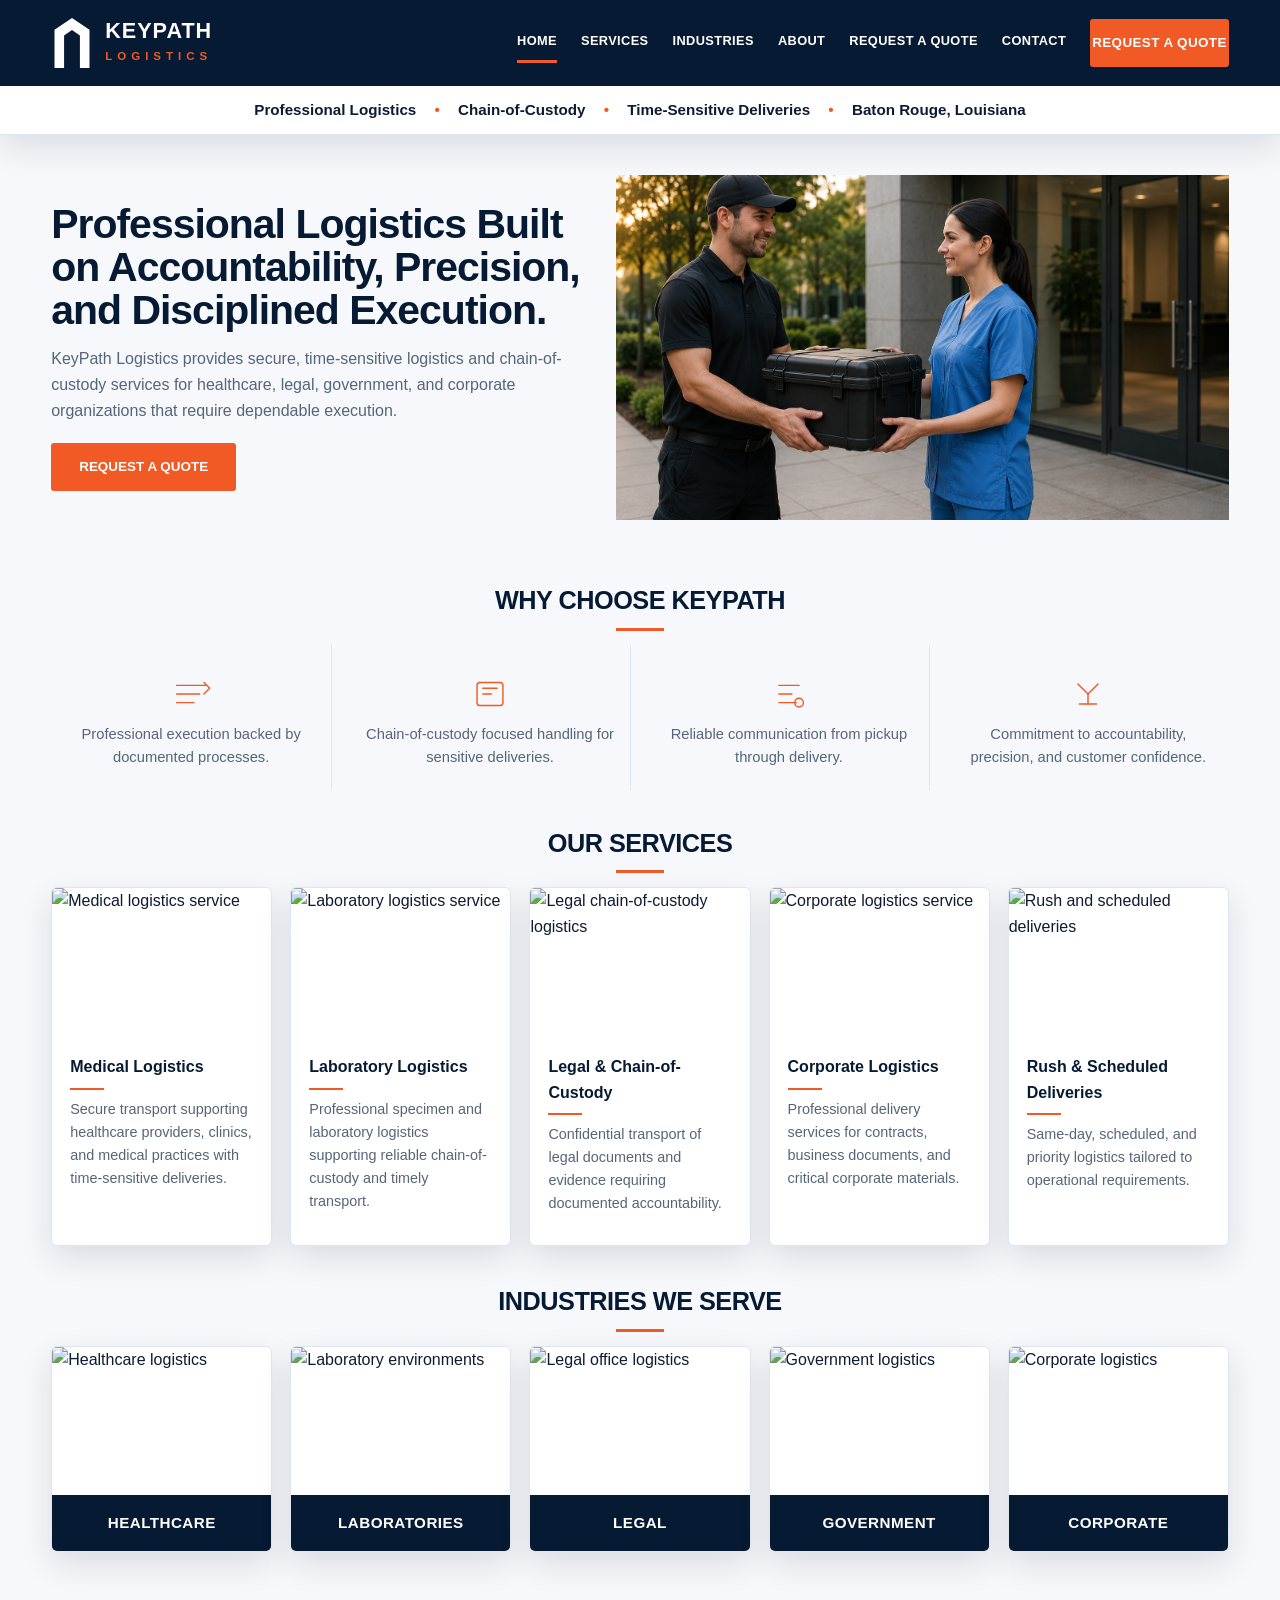
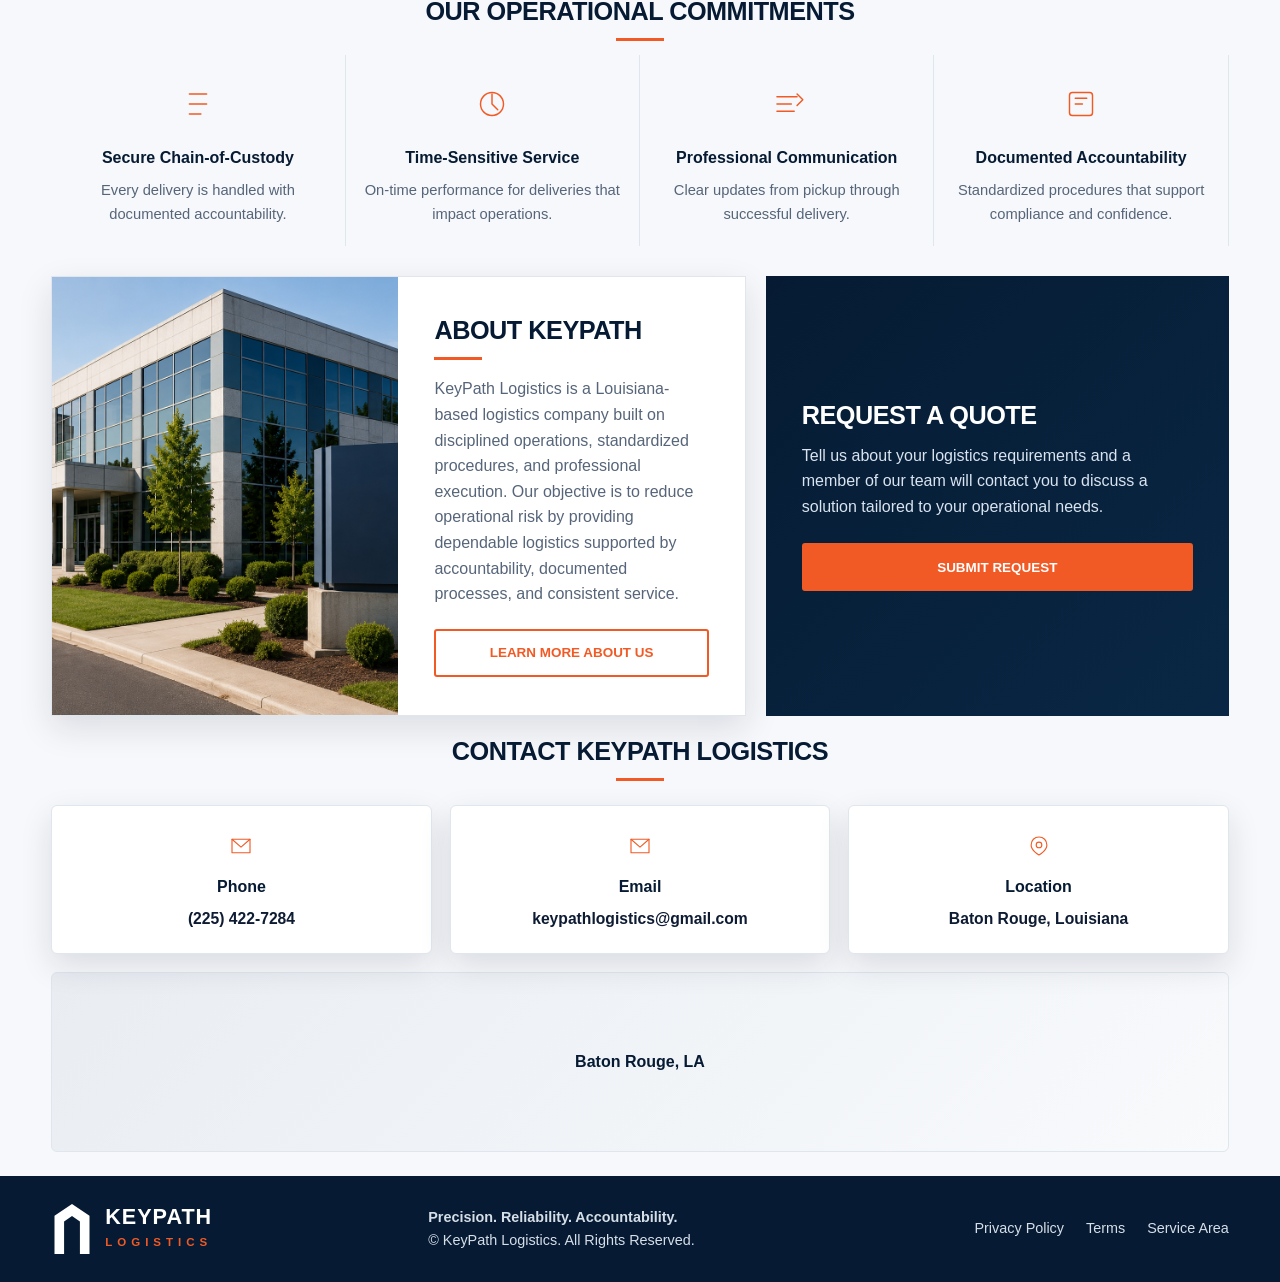
==== index.html @ 50ae0777 "Initial KeyPath Logistics website" ====
<!doctype html><html lang="en"><head>
<meta charset="utf-8"><meta name="viewport" content="width=device-width,initial-scale=1">
<meta name="description" content="KeyPath Logistics provides secure, time-sensitive logistics and chain-of-custody services for healthcare, legal, government, and corporate organizations.">
<link rel="canonical" href="index.html">
<link rel="icon" href="assets/logo/keypath-icon.svg" type="image/svg+xml">
<title>KeyPath Logistics | Professional Logistics Built on Accountability</title>
<link rel="stylesheet" href="assets/css/styles.css"></head><body>
<header class="topbar"><div class="container nav"><a class="brand" href="index.html"><img src="assets/logo/keypath-icon.svg" alt="KeyPath Logistics"><span><strong>KEYPATH</strong><small>LOGISTICS</small></span></a><nav class="menu" aria-label="Primary navigation"><a class="active" href="index.html">Home</a><a href="services.html">Services</a><a href="industries.html">Industries</a><a href="about.html">About</a><a href="quote.html">Request a Quote</a><a href="contact.html">Contact</a><a class="btn primary" href="quote.html">Request a Quote</a></nav></div><div class="trust">Professional Logistics <span>•</span> Chain-of-Custody <span>•</span> Time-Sensitive Deliveries <span>•</span> Baton Rouge, Louisiana</div></header>
<main>
<section class="hero home"><div class="container"><div class="hero-grid"><div class="hero-copy"><h1>Professional Logistics Built on Accountability, Precision, and Disciplined Execution.</h1><p>KeyPath Logistics provides secure, time-sensitive logistics and chain-of-custody services for healthcare, legal, government, and corporate organizations that require dependable execution.</p><a class="btn primary" href="quote.html">Request a Quote</a></div><div class="hero-media"><img src="assets/images/Hero-home.jpg" alt="KeyPath logistics operations" loading="eager" decoding="async"></div></div></div></section>
<section class="section tight home-why"><div class="container"><h2>Why Choose KeyPath</h2><div class="grid four"><div class="icon-card"><div class="icon"><svg viewBox="0 0 64 64" aria-hidden="true"><path d="M12 20h40M12 32h32M12 44h24"/><path d="M50 16l8 8-8 8"/></svg></div><p>Professional execution backed by documented processes.</p></div><div class="icon-card"><div class="icon"><svg viewBox="0 0 64 64" aria-hidden="true"><rect x="14" y="16" width="36" height="32" rx="4"/><path d="M22 24h20M22 32h12"/></svg></div><p>Chain-of-custody focused handling for sensitive deliveries.</p></div><div class="icon-card"><div class="icon"><svg viewBox="0 0 64 64" aria-hidden="true"><path d="M18 20h28"/><path d="M18 32h18"/><path d="M18 44h24"/><circle cx="46" cy="44" r="6"/></svg></div><p>Reliable communication from pickup through delivery.</p></div><div class="icon-card"><div class="icon"><svg viewBox="0 0 64 64" aria-hidden="true"><path d="M18 18l14 14 14-14"/><path d="M32 32v14"/><path d="M20 46h24"/></svg></div><p>Commitment to accountability, precision, and customer confidence.</p></div></div></div></section>
<section class="section light home-services"><div class="container"><h2>Our Services</h2><div class="grid five services-grid">
<!-- TODO: Replace with approved local asset --><article class="card"><img src="https://images.unsplash.com/photo-1584515933487-779824d29309?auto=format&amp;fit=crop&amp;w=900&amp;q=80" alt="Medical logistics service" loading="lazy" decoding="async"><div class="card-body"><h3>Medical Logistics</h3><p>Secure transport supporting healthcare providers, clinics, and medical practices with time-sensitive deliveries.</p></div></article>
<!-- TODO: Replace with approved local asset --><article class="card"><img src="https://images.unsplash.com/photo-1579154204601-01588f351e67?auto=format&amp;fit=crop&amp;w=900&amp;q=80" alt="Laboratory logistics service" loading="lazy" decoding="async"><div class="card-body"><h3>Laboratory Logistics</h3><p>Professional specimen and laboratory logistics supporting reliable chain-of-custody and timely transport.</p></div></article>
<!-- TODO: Replace with approved local asset --><article class="card"><img src="https://images.unsplash.com/photo-1450101499163-c8848c66ca85?auto=format&amp;fit=crop&amp;w=900&amp;q=80" alt="Legal chain-of-custody logistics" loading="lazy" decoding="async"><div class="card-body"><h3>Legal &amp; Chain-of-Custody</h3><p>Confidential transport of legal documents and evidence requiring documented accountability.</p></div></article>
<!-- TODO: Replace with approved local asset --><article class="card"><img src="https://images.unsplash.com/photo-1551836022-d5d88e9218df?auto=format&amp;fit=crop&amp;w=900&amp;q=80" alt="Corporate logistics service" loading="lazy" decoding="async"><div class="card-body"><h3>Corporate Logistics</h3><p>Professional delivery services for contracts, business documents, and critical corporate materials.</p></div></article>
<!-- TODO: Replace with approved local asset --><article class="card"><img src="https://images.unsplash.com/photo-1601584115197-04ecc0da31d7?auto=format&amp;fit=crop&amp;w=900&amp;q=80" alt="Rush and scheduled deliveries" loading="lazy" decoding="async"><div class="card-body"><h3>Rush &amp; Scheduled Deliveries</h3><p>Same-day, scheduled, and priority logistics tailored to operational requirements.</p></div></article>
</div></div></section>
<section class="section home-industries"><div class="container"><h2>Industries We Serve</h2><div class="grid five industries-grid">
<!-- TODO: Replace with approved local asset --><article class="card dark-title"><img src="https://images.unsplash.com/photo-1519494026892-80bbd2d6fd0d?auto=format&amp;fit=crop&amp;w=900&amp;q=80" alt="Healthcare logistics" loading="lazy" decoding="async"><h3>Healthcare</h3></article><!-- TODO: Replace with approved local asset --><article class="card dark-title"><img src="https://images.unsplash.com/photo-1581093588401-fbb62a02f120?auto=format&amp;fit=crop&amp;w=900&amp;q=80" alt="Laboratory environments" loading="lazy" decoding="async"><h3>Laboratories</h3></article><!-- TODO: Replace with approved local asset --><article class="card dark-title"><img src="https://images.unsplash.com/photo-1589829545856-d10d557cf95f?auto=format&amp;fit=crop&amp;w=900&amp;q=80" alt="Legal office logistics" loading="lazy" decoding="async"><h3>Legal</h3></article><!-- TODO: Replace with approved local asset --><article class="card dark-title"><img src="https://images.unsplash.com/photo-1529107386315-e1a2ed48a620?auto=format&amp;fit=crop&amp;w=900&amp;q=80" alt="Government logistics" loading="lazy" decoding="async"><h3>Government</h3></article><!-- TODO: Replace with approved local asset --><article class="card dark-title"><img src="https://images.unsplash.com/photo-1486406146926-c627a92ad1ab?auto=format&amp;fit=crop&amp;w=900&amp;q=80" alt="Corporate logistics" loading="lazy" decoding="async"><h3>Corporate</h3></article>
</div></div></section>
<section class="section tight light home-commitments"><div class="container"><h2>Our Operational Commitments</h2><div class="commit"><div class="icon-card"><div class="icon"><svg viewBox="0 0 64 64" aria-hidden="true"><path d="M20 18h24"/><path d="M20 32h24"/><path d="M20 46h16"/></svg></div><h3>Secure Chain-of-Custody</h3><p>Every delivery is handled with documented accountability.</p></div><div class="icon-card"><div class="icon"><svg viewBox="0 0 64 64" aria-hidden="true"><circle cx="32" cy="32" r="16"/><path d="M32 18v14l8 8"/></svg></div><h3>Time-Sensitive Service</h3><p>On-time performance for deliveries that impact operations.</p></div><div class="icon-card"><div class="icon"><svg viewBox="0 0 64 64" aria-hidden="true"><path d="M18 22h28"/><path d="M18 32h20"/><path d="M18 42h24"/><path d="M46 18l8 8-8 8"/></svg></div><h3>Professional Communication</h3><p>Clear updates from pickup through successful delivery.</p></div><div class="icon-card"><div class="icon"><svg viewBox="0 0 64 64" aria-hidden="true"><rect x="16" y="16" width="32" height="32" rx="4"/><path d="M24 24h16M24 32h10"/></svg></div><h3>Documented Accountability</h3><p>Standardized procedures that support compliance and confidence.</p></div></div></div></section>
<section class="about-quote"><div class="container about-quote-grid"><div class="about-panel"><div class="about-visual"><img src="assets/images/Hero-contact.jpg" alt="KeyPath logistics support" loading="lazy" decoding="async"></div><div class="about-copy"><h2>About KeyPath</h2><p>KeyPath Logistics is a Louisiana-based logistics company built on disciplined operations, standardized procedures, and professional execution. Our objective is to reduce operational risk by providing dependable logistics supported by accountability, documented processes, and consistent service.</p><a class="btn outline" href="about.html">Learn More About Us</a></div></div><div class="quote-panel"><h2>Request a Quote</h2><p>Tell us about your logistics requirements and a member of our team will contact you to discuss a solution tailored to your operational needs.</p><a class="btn primary" href="quote.html">Submit Request</a></div></div></section>
<section class="section tight contact-section"><div class="container"><h2>Contact KeyPath Logistics</h2><div class="contact-cards"><div class="contact-card"><div class="icon"><svg viewBox="0 0 64 64" aria-hidden="true"><path d="M16 20h32v24H16z"/><path d="M16 20l16 14 16-14"/></svg></div><h3>Phone</h3><p>(225) 422-7284</p></div><div class="contact-card"><div class="icon"><svg viewBox="0 0 64 64" aria-hidden="true"><path d="M16 20h32v24H16z"/><path d="M16 20l16 14 16-14"/></svg></div><h3>Email</h3><p>keypathlogistics@gmail.com</p></div><div class="contact-card"><div class="icon"><svg viewBox="0 0 64 64" aria-hidden="true"><path d="M32 16c-8 0-14 6-14 14 0 10 14 18 14 18s14-8 14-18c0-8-6-14-14-14z"/><circle cx="32" cy="30" r="5"/></svg></div><h3>Location</h3><p>Baton Rouge, Louisiana</p></div></div><div class="map">Baton Rouge, LA</div></div></section>
</main><footer class="footer"><div class="container footer-grid"><a class="brand" href="index.html"><img src="assets/logo/keypath-icon.svg" alt="KeyPath Logistics"><span><strong>KEYPATH</strong><small>LOGISTICS</small></span></a><p><strong>Precision. Reliability. Accountability.</strong><br>© KeyPath Logistics. All Rights Reserved.</p><div class="footer-links"><span>Privacy Policy</span><span>Terms</span><span>Service Area</span></div></div></footer><script src="assets/js/main.js"></script></body></html>
---- assets/css/styles.css ----
:root{
  --navy:#061b33;
  --navy2:#092744;
  --orange:#f15a24;
  --text:#0d1b33;
  --muted:#566579;
  --light:#f6f8fb;
  --white:#fff;
  --border:#dfe6ee;
  --shadow:0 12px 32px rgba(6,27,51,.12);
}
*{box-sizing:border-box}
html{scroll-behavior:smooth}
body{margin:0;font-family:Arial,Helvetica,sans-serif;color:var(--text);line-height:1.6;background:#f7f8fb}
a{text-decoration:none;color:inherit}
a:hover,a:focus-visible{outline:none}
a:focus-visible{box-shadow:0 0 0 3px rgba(241,90,36,.35)}
img{max-width:100%;display:block;height:auto}
.container{width:min(1180px,92%);margin:auto}
.topbar{background:var(--navy);color:white;position:sticky;top:0;z-index:50;box-shadow:var(--shadow)}
.nav{min-height:86px;display:flex;align-items:center;gap:28px;padding:18px 0}
.brand{display:flex;align-items:center;gap:12px;min-width:max-content}
.brand img{width:42px;height:50px}
.brand strong{display:block;font-size:1.35rem;letter-spacing:1px;line-height:1}
.brand small{display:block;color:var(--orange);font-weight:800;letter-spacing:5px;font-size:.72rem;margin-top:5px}
.menu{margin-left:auto;display:flex;gap:24px;align-items:center;text-transform:uppercase;font-size:.8rem;font-weight:800;letter-spacing:.03em}
.menu a{padding:8px 0;border-bottom:3px solid transparent}
.menu a.active,.menu a:hover{color:white;border-bottom-color:var(--orange)}
.btn{display:inline-flex;align-items:center;justify-content:center;min-height:48px;padding:0 26px;border-radius:3px;border:2px solid var(--orange);font-weight:900;text-transform:uppercase;font-size:.84rem}
.btn.primary{background:var(--orange);color:white}
.btn.outline{background:white;color:var(--orange)}
.btn.primary:hover{background:#d94d1f}
.trust{background:white;color:var(--text);text-align:center;padding:12px 16px;border-bottom:1px solid var(--border);font-size:.95rem;font-weight:600}
.trust span{color:var(--orange);padding:0 14px}
.hero{min-height:430px;display:flex;align-items:center;background:#f7f8fb;padding:16px 0 22px}
.hero.home{min-height:430px}
.hero-grid{display:grid;grid-template-columns:1fr 1.12fr;gap:18px;align-items:center}
.hero-copy{max-width:560px;padding:4px 0}
.hero-media{display:flex;justify-content:flex-end}
.hero-media img{width:100%;max-width:760px;aspect-ratio:16/9;height:auto;object-fit:cover;border-radius:0;box-shadow:none}
.hero h1{font-size:clamp(2rem,3.2vw,2.9rem);line-height:1.05;letter-spacing:-1px;margin:0 0 14px;color:var(--navy);text-align:left}
.hero h2{font-size:1.15rem;line-height:1.3;margin:0 0 12px;text-transform:none;text-align:left;letter-spacing:0}
.hero h2:after{display:none}
.hero p{font-size:1rem;margin:0 0 20px;color:var(--muted)}
.section{padding:34px 0}
.section.tight{padding:20px 0 24px}
.light{background:var(--light)}
h2{text-align:center;text-transform:uppercase;font-size:1.58rem;line-height:1.2;margin:0 0 16px;letter-spacing:-.5px;color:var(--navy)}
h2:after{content:"";display:block;width:48px;height:3px;background:var(--orange);margin:12px auto 0}
.center{text-align:center}
.intro{max-width:850px;margin:0 auto 36px;font-size:1.12rem}
.grid{display:grid;gap:18px}
.grid.four{grid-template-columns:repeat(4,1fr)}
.grid.five{grid-template-columns:repeat(5,1fr)}
.grid.three{grid-template-columns:repeat(3,1fr)}
.grid.two{grid-template-columns:repeat(2,1fr)}
.services-grid .card,.industries-grid .card{min-height:100%}
.home-why{padding-top:16px;padding-bottom:18px}
.home-why h2{margin-bottom:14px}
.home-services{padding-top:14px;padding-bottom:24px}
.home-services h2{margin-bottom:14px}
.home-industries{padding-top:16px;padding-bottom:24px}
.home-industries h2{margin-bottom:14px}
.home-commitments{padding-top:16px;padding-bottom:12px}
.home-commitments h2{margin-bottom:14px}
.about-quote{padding:8px 0 0}
.icon-card{text-align:center;padding:20px 14px;border-right:1px solid var(--border);background:transparent}
.icon-card:last-child{border-right:0}
.icon{display:flex;align-items:center;justify-content:center;height:58px;color:var(--orange);line-height:1}
.icon svg{width:46px;height:46px;stroke:currentColor;stroke-width:2;fill:none;stroke-linecap:round;stroke-linejoin:round}
.icon-card h3{margin:12px 0 8px;font-size:1rem;color:var(--navy)}
.icon-card p{margin:0;font-size:.92rem;color:var(--muted)}
.card{background:white;border:1px solid var(--border);box-shadow:var(--shadow);overflow:hidden;border-radius:6px}
.card img{height:148px;width:100%;object-fit:cover}
.card-body{padding:18px 18px 20px}
.card h3{margin:0 0 8px;font-size:1rem;color:var(--navy)}
.card h3:after{content:"";display:block;width:34px;height:2px;background:var(--orange);margin-top:8px}
.card p{margin:0 0 10px;font-size:.9rem;color:var(--muted)}
.card ul{margin:12px 0 0;padding-left:18px;font-size:.9rem}
.dark-title{display:flex;flex-direction:column;justify-content:flex-end}
.dark-title img{height:148px}
.dark-title h3{background:var(--navy);color:white;text-align:center;margin:0;padding:16px 12px;font-size:.95rem;text-transform:uppercase;letter-spacing:.03em}
.dark-title h3:after{display:none}
.service-row{display:grid;grid-template-columns:280px 90px 1fr 240px 190px;align-items:center;background:white;border:1px solid var(--border);box-shadow:var(--shadow);margin-bottom:10px}
.service-row img{width:100%;height:150px;object-fit:cover}
.service-row .icon{font-size:2.3rem;text-align:center}
.service-row>div{padding:20px;border-left:1px solid var(--border)}
.service-row ul{margin:8px 0 0;padding-left:18px;font-size:.9rem}
.commit{display:grid;grid-template-columns:repeat(4,1fr);gap:0}
.commit .icon-card{border-right:1px solid var(--border)}
.about-quote{padding:6px 0 0}
.about-quote-grid{display:grid;grid-template-columns:1.2fr .8fr;gap:20px;align-items:stretch}
.about-panel{display:grid;grid-template-columns:1fr 1fr;gap:0;overflow:hidden;background:white;border:1px solid var(--border);box-shadow:var(--shadow)}
.about-visual img{width:100%;height:100%;min-height:300px;object-fit:cover}
.about-copy{padding:38px 36px;display:flex;flex-direction:column;justify-content:center}
.about-copy h2{text-align:left;margin:0 0 16px}
.about-copy h2:after{margin:12px 0 0}
.about-copy p{color:var(--muted);margin:0 0 22px}
.quote-panel{background:linear-gradient(135deg,var(--navy),var(--navy2));color:white;padding:42px 36px;display:flex;flex-direction:column;justify-content:center;min-height:300px}
.quote-panel h2{text-align:left;color:white;margin:0 0 12px}
.quote-panel h2:after{display:none}
.quote-panel p{color:#d9e4f0;margin:0 0 24px;max-width:460px}
.quote-grid{display:grid;grid-template-columns:1.45fr .85fr;gap:30px}
.form,.expect,.contact-card,.panel{background:white;border:1px solid var(--border);box-shadow:var(--shadow);padding:28px}
.form{display:grid;grid-template-columns:1fr 1fr;gap:16px}
.form h3{grid-column:1/-1;margin:0;text-transform:uppercase}
.form label{font-size:.86rem;font-weight:800}
.form input,.form select,.form textarea{width:100%;margin-top:6px;min-height:42px;border:1px solid #cbd5df;border-radius:3px;padding:10px;font:inherit}
.form textarea,.form .full{grid-column:1/-1}
.form button{grid-column:1/-1;min-height:56px}
.expect h3{text-align:center;text-transform:uppercase}
.expect li{margin-bottom:28px}
.privacy{background:var(--light);border-left:4px solid var(--orange);padding:18px;margin-top:30px}
.contact-section{padding-top:44px}
.contact-cards{display:grid;grid-template-columns:repeat(3,1fr);gap:18px;margin-top:24px}
.contact-card{background:white;border:1px solid var(--border);box-shadow:var(--shadow);padding:22px 20px;text-align:center;border-radius:6px}
.contact-card .icon{font-size:2.6rem;height:auto}
.contact-card .icon svg{width:36px;height:36px}
.contact-card h3{margin:10px 0 6px;color:var(--navy);font-size:1rem}
.contact-card p{font-size:.98rem;font-weight:800;margin:0;color:var(--text)}
.map{height:180px;background:linear-gradient(135deg,#e9edf2,#f8fafc);border:1px solid var(--border);display:grid;place-items:center;color:var(--navy);font-weight:800;margin-top:18px;border-radius:6px}
.footer{background:var(--navy);color:white;padding:28px 0}
.footer-grid{display:grid;grid-template-columns:1fr 1.2fr 1fr;gap:24px;align-items:center}
.footer p{color:#d6dee8;margin:0;font-size:.9rem}
.footer-links{display:flex;gap:22px;justify-content:flex-end;font-size:.9rem}
.footer-links span{color:#d6dee8}
.footer-links a:hover{color:var(--orange)}
.note{font-size:.9rem;color:var(--muted)}
.page-hero{padding:34px 0 18px;background:#f7f8fb}
.page-hero-grid{display:grid;grid-template-columns:1.02fr .98fr;gap:24px;align-items:center}
.page-hero-copy h1{font-size:clamp(2.1rem,3.3vw,2.95rem);line-height:1.08;letter-spacing:-1px;margin:0 0 14px;color:var(--navy)}
.page-hero-copy p{font-size:1rem;max-width:560px;color:var(--muted);margin:0 0 20px}
.page-hero-media img{width:100%;aspect-ratio:16/9;object-fit:cover;border-radius:0;box-shadow:none}
.services-list-section{padding-top:10px;padding-bottom:24px}
.services-intro{max-width:860px;margin:0 0 20px;font-size:1.02rem;color:var(--muted)}
.service-rows{display:grid;gap:14px}
.service-row{display:grid;grid-template-columns:220px 1fr;gap:0;overflow:hidden;background:white;border:1px solid var(--border);box-shadow:var(--shadow);border-radius:6px}
.service-row-media img{width:100%;height:100%;min-height:150px;object-fit:cover}
.service-row-copy{padding:22px 24px;display:flex;flex-direction:column;justify-content:center}
.service-row-copy h3{margin:0 0 8px;font-size:1.05rem;color:var(--navy)}
.service-row-copy h3:after{content:"";display:block;width:34px;height:2px;background:var(--orange);margin-top:8px}
.service-row-copy p{margin:0;color:var(--muted);font-size:.94rem}
.commitments-section{padding-top:12px;padding-bottom:24px}
.commit-grid{display:grid;grid-template-columns:repeat(4,1fr);gap:0}
.commit-grid .icon-card{border-right:1px solid var(--border);padding:20px 16px}
.commit-grid .icon-card:last-child{border-right:0}
.cta-band{background:linear-gradient(135deg,var(--navy),var(--navy2));color:white;padding:38px 0}
.cta-flex{display:flex;align-items:center;justify-content:space-between;gap:24px}
.cta-flex h2{color:white;text-align:left;margin:0 0 8px}
.cta-flex h2:after{display:none}
.cta-flex p{color:#d9e4f0;max-width:640px;margin:0}
.industries-list-section{padding-top:10px;padding-bottom:24px}
.industry-grid{display:grid;grid-template-columns:repeat(3,1fr);gap:18px}
.industry-card{background:white;border:1px solid var(--border);box-shadow:var(--shadow);overflow:hidden;border-radius:6px}
.industry-card-media img{width:100%;height:160px;object-fit:cover}
.industry-card-copy{padding:18px 20px 20px}
.industry-card-copy h3{margin:0 0 8px;font-size:1.02rem;color:var(--navy)}
.industry-card-copy h3:after{content:"";display:block;width:34px;height:2px;background:var(--orange);margin-top:8px}
.industry-card-copy p{margin:0;color:var(--muted);font-size:.92rem}
.about-intro{padding-top:12px;padding-bottom:22px}
.about-grid{display:grid;grid-template-columns:repeat(2,1fr);gap:20px}
.about-card{background:white;border:1px solid var(--border);box-shadow:var(--shadow);padding:24px 26px;border-radius:6px}
.about-card h2{margin:0 0 12px;text-align:left;font-size:1.4rem}
.about-card h2:after{margin:10px 0 0;text-align:left}
.about-card p{margin:0;color:var(--muted)}
.about-approach{padding-top:8px;padding-bottom:24px}
.about-choose{padding-top:6px;padding-bottom:24px}
.about-choose-grid{display:grid;grid-template-columns:1.05fr .95fr;gap:20px;align-items:stretch}
.about-quote-panel{background:linear-gradient(135deg,var(--navy),var(--navy2));color:white;padding:34px 32px;display:flex;flex-direction:column;justify-content:center;min-height:300px;border-radius:6px}
.about-quote-panel h2{color:white;text-align:left;margin:0 0 12px}
.about-quote-panel h2:after{display:none}
.about-quote-panel p{color:#d9e4f0;margin:0 0 20px;max-width:500px}
.about-visual-block img{width:100%;height:100%;min-height:300px;object-fit:cover;border-radius:6px;box-shadow:var(--shadow)}
.quote-section{padding-top:10px;padding-bottom:26px}
.quote-grid{display:grid;grid-template-columns:1.15fr .85fr;gap:20px;align-items:start}
.quote-form-panel,.what-to-expect{background:white;border:1px solid var(--border);box-shadow:var(--shadow);padding:26px 28px;border-radius:6px}
.quote-form-panel h2{margin:0 0 10px;text-align:left}
.quote-form-panel h2:after{margin:10px 0 0}
.quote-form-panel p{margin:0 0 18px;color:var(--muted)}
.form{display:grid;grid-template-columns:1fr 1fr;gap:14px}
.form label{font-size:.9rem;font-weight:700;color:var(--navy)}
.form input,.form select,.form textarea{width:100%;margin-top:6px;min-height:44px;border:1px solid #cbd5df;border-radius:3px;padding:10px 12px;font:inherit}
.form textarea{min-height:110px}
.form .full{grid-column:1/-1}
.form .btn{grid-column:1/-1;border:none;min-height:48px}
.what-to-expect h3{margin:0 0 14px;font-size:1.15rem;color:var(--navy)}
.what-to-expect ul{margin:0 0 18px;padding-left:18px;color:var(--muted)}
.what-to-expect li{margin-bottom:10px}
.privacy{background:var(--light);border-left:4px solid var(--orange);padding:14px 16px;color:var(--muted);font-size:.92rem}
.quote-hero{padding-bottom:14px}
.contact-hero .page-hero-copy{max-width:560px}
.contact-hero .page-hero-media img{height:280px;object-fit:cover}
.contact-overview{padding-top:10px;padding-bottom:8px}
.contact-cards-grid{display:grid;grid-template-columns:repeat(3,1fr);gap:18px}
.contact-detail-card{background:white;border:1px solid var(--border);box-shadow:var(--shadow);padding:24px 20px;border-radius:6px;text-align:center}
.contact-detail-card h3{margin:0 0 10px;color:var(--navy)}
.contact-detail-card p{margin:0;color:var(--muted)}
.contact-info-grid-section{padding-top:6px;padding-bottom:20px}
.contact-info-grid{display:grid;grid-template-columns:repeat(2,1fr);gap:18px}
.contact-info-card{background:white;border:1px solid var(--border);box-shadow:var(--shadow);padding:24px 22px;border-radius:6px}
.contact-info-card h3{margin:0 0 10px;color:var(--navy)}
.contact-info-card p{margin:0;color:var(--muted)}
.location-section{padding-top:6px;padding-bottom:24px}
.location-grid{display:grid;grid-template-columns:.95fr 1.05fr;gap:18px;align-items:stretch}
.location-card,.map-card{background:white;border:1px solid var(--border);box-shadow:var(--shadow);padding:24px 22px;border-radius:6px}
.location-card h3{margin:0 0 10px;color:var(--navy)}
.location-card p{margin:0;color:var(--muted)}
.map-card .map{height:220px;margin-top:0}
.contact-section{padding-top:34px}
@media(max-width:1050px){
  .nav{height:auto;flex-direction:column;padding:18px 0}.menu{margin:0;flex-wrap:wrap;justify-content:center}.menu .btn{display:none}
  .container{width:min(1180px,94%)}
  .grid.five,.grid.four,.grid.three,.grid.two,.commit,.quote-grid,.contact-cards,.footer-grid,.about-panel,.about-quote-grid{grid-template-columns:1fr}
  .service-row{grid-template-columns:1fr}.service-row>div{border-left:0;border-top:1px solid var(--border)}
  .icon-card{border-right:0;border-bottom:1px solid var(--border)}
  .cta-flex{flex-direction:column;align-items:flex-start}.form{grid-template-columns:1fr}
  .hero-grid{grid-template-columns:1fr}
  .hero-media img{max-width:none;height:320px}
  .about-visual img{min-height:240px}
  .quote-panel{min-height:auto}
}
@media(max-width:640px){
  .trust{font-size:.8rem}.trust span{padding:0 5px}
  .brand{min-width:0}
  .brand strong{font-size:1.1rem}
  .menu{gap:12px}
  .hero{min-height:auto;padding:24px 0 30px}
  .section{padding:42px 0}.hero h1{font-size:2.1rem}.hero-copy{padding:0 0 20px}.about-copy,.quote-panel{padding:28px 24px}.card img{height:150px}
}
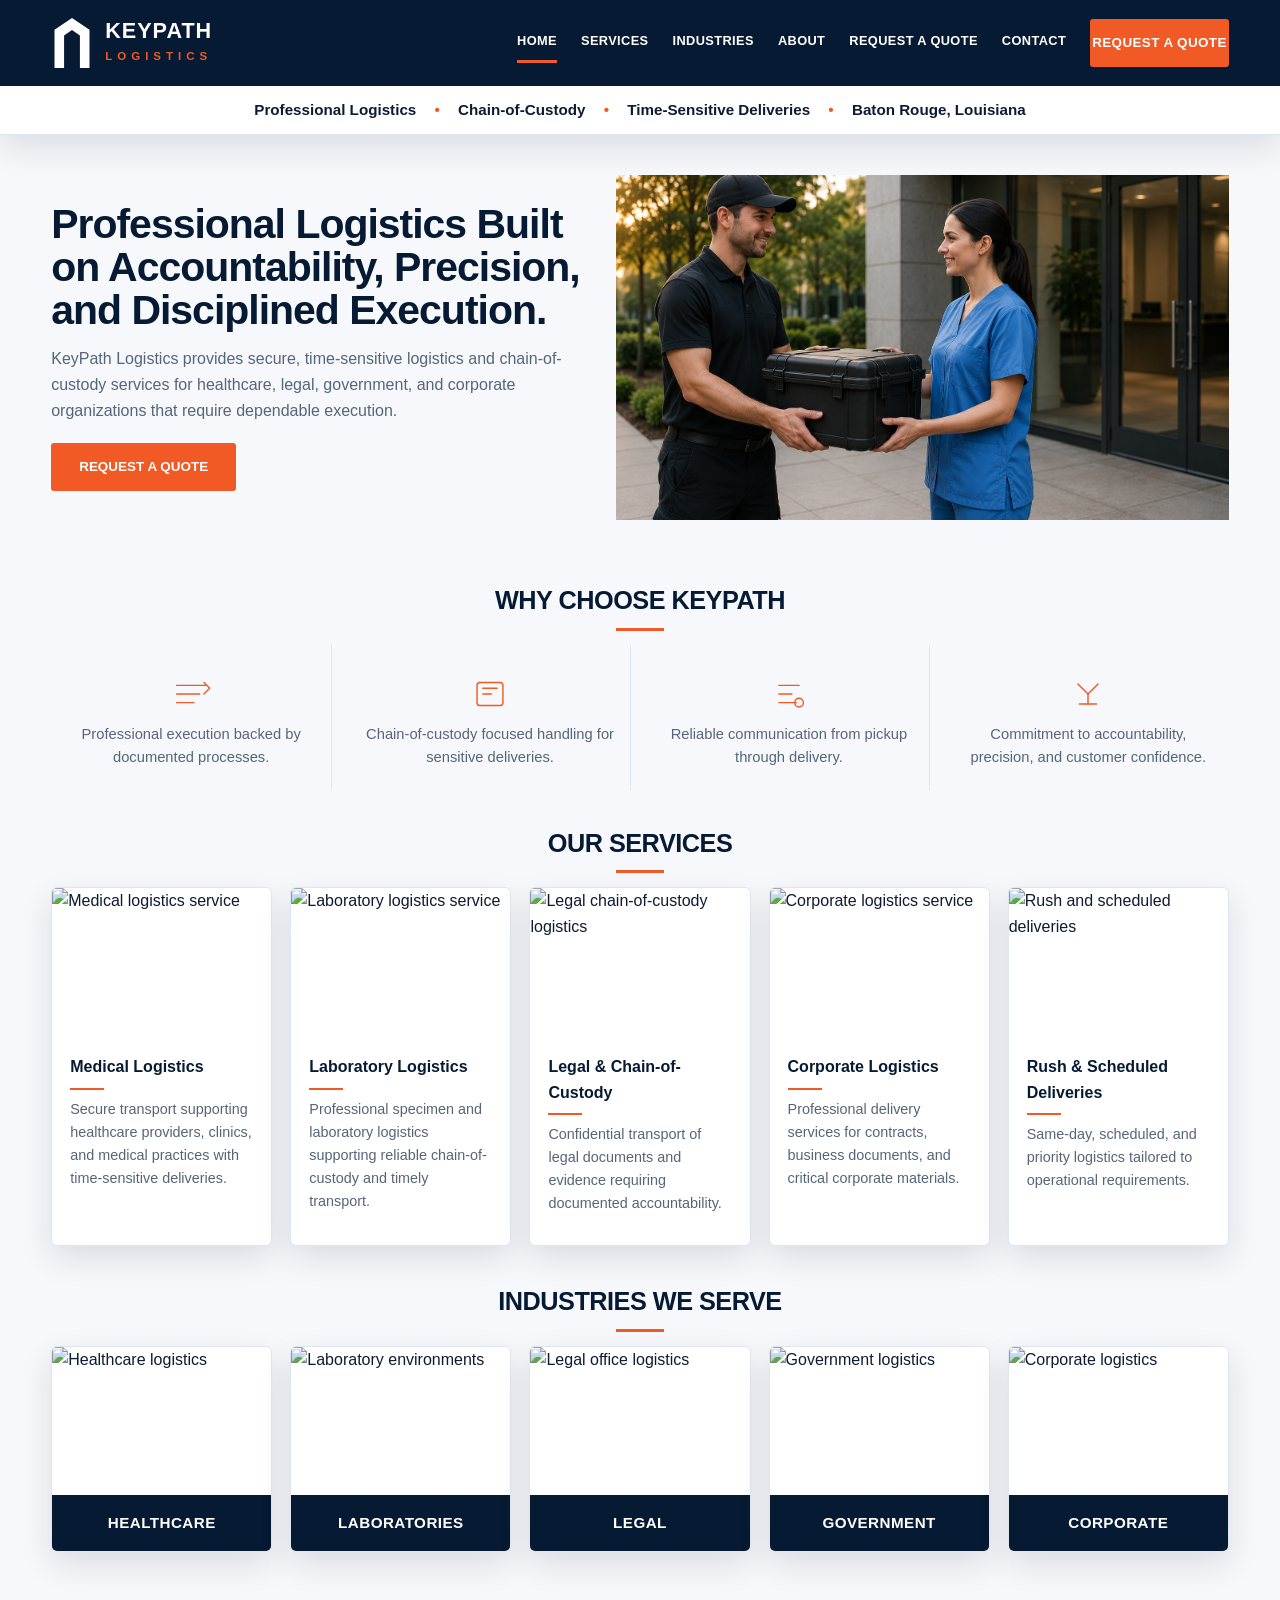
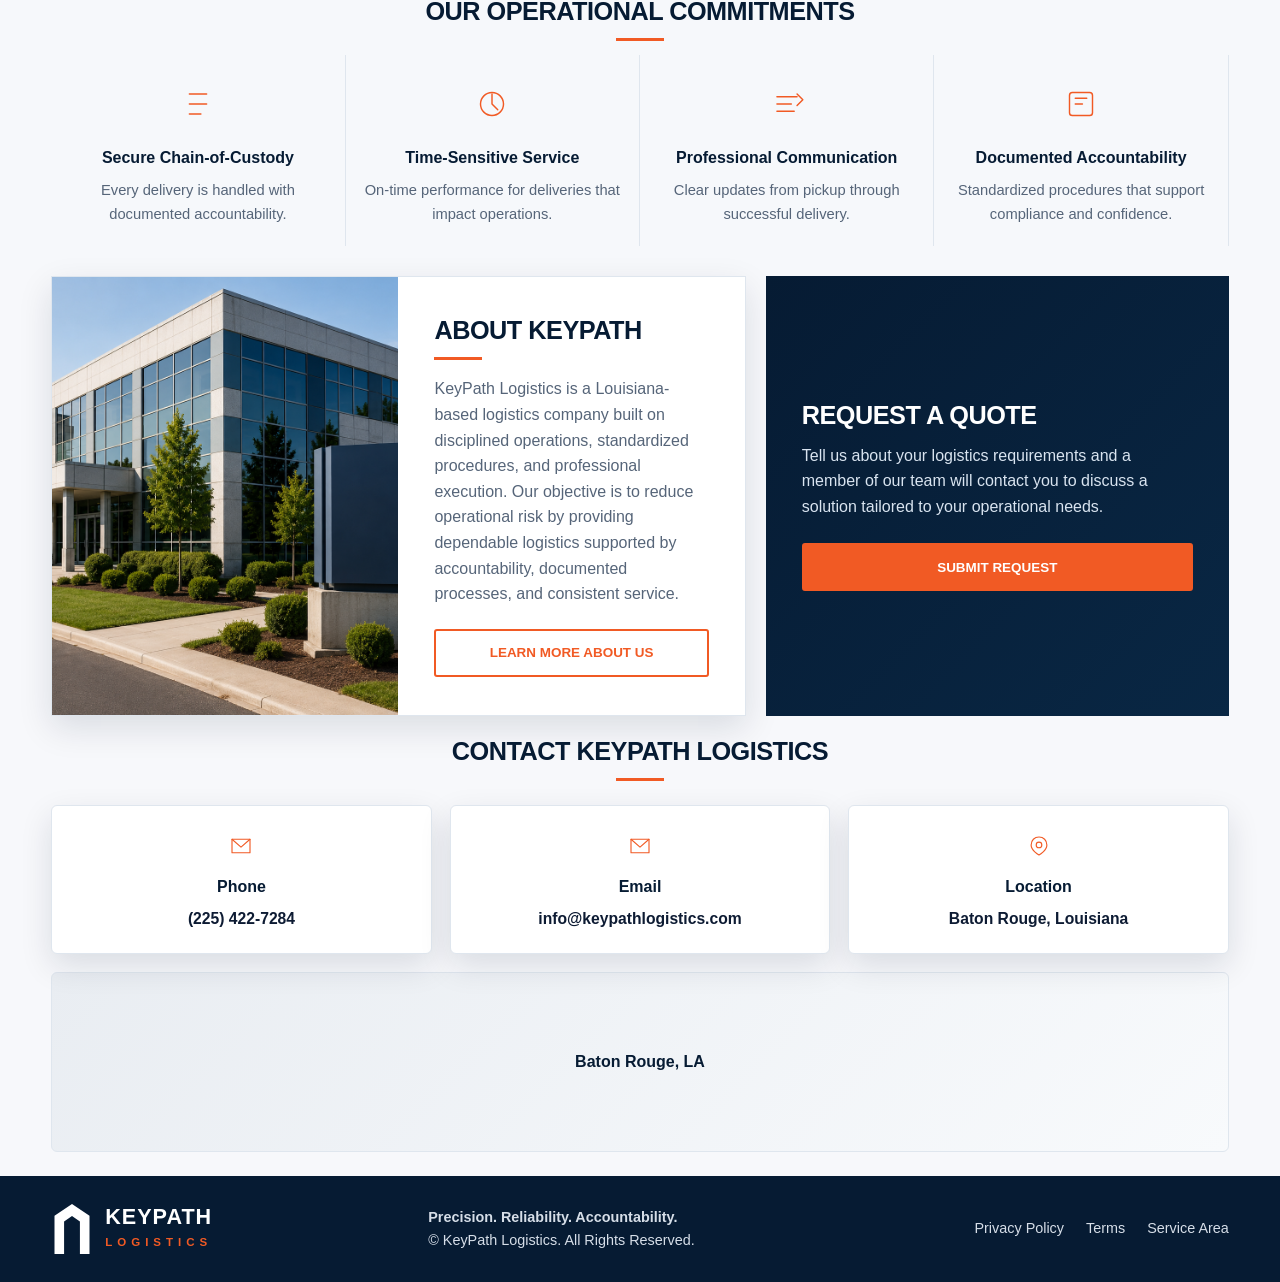
==== commit 2e936fab: "Update website email to info@keypathlogistics.com" ====
--- a/index.html
+++ b/index.html
@@ -21,5 +21,5 @@
 </div></div></section>
 <section class="section tight light home-commitments"><div class="container"><h2>Our Operational Commitments</h2><div class="commit"><div class="icon-card"><div class="icon"><svg viewBox="0 0 64 64" aria-hidden="true"><path d="M20 18h24"/><path d="M20 32h24"/><path d="M20 46h16"/></svg></div><h3>Secure Chain-of-Custody</h3><p>Every delivery is handled with documented accountability.</p></div><div class="icon-card"><div class="icon"><svg viewBox="0 0 64 64" aria-hidden="true"><circle cx="32" cy="32" r="16"/><path d="M32 18v14l8 8"/></svg></div><h3>Time-Sensitive Service</h3><p>On-time performance for deliveries that impact operations.</p></div><div class="icon-card"><div class="icon"><svg viewBox="0 0 64 64" aria-hidden="true"><path d="M18 22h28"/><path d="M18 32h20"/><path d="M18 42h24"/><path d="M46 18l8 8-8 8"/></svg></div><h3>Professional Communication</h3><p>Clear updates from pickup through successful delivery.</p></div><div class="icon-card"><div class="icon"><svg viewBox="0 0 64 64" aria-hidden="true"><rect x="16" y="16" width="32" height="32" rx="4"/><path d="M24 24h16M24 32h10"/></svg></div><h3>Documented Accountability</h3><p>Standardized procedures that support compliance and confidence.</p></div></div></div></section>
 <section class="about-quote"><div class="container about-quote-grid"><div class="about-panel"><div class="about-visual"><img src="assets/images/Hero-contact.jpg" alt="KeyPath logistics support" loading="lazy" decoding="async"></div><div class="about-copy"><h2>About KeyPath</h2><p>KeyPath Logistics is a Louisiana-based logistics company built on disciplined operations, standardized procedures, and professional execution. Our objective is to reduce operational risk by providing dependable logistics supported by accountability, documented processes, and consistent service.</p><a class="btn outline" href="about.html">Learn More About Us</a></div></div><div class="quote-panel"><h2>Request a Quote</h2><p>Tell us about your logistics requirements and a member of our team will contact you to discuss a solution tailored to your operational needs.</p><a class="btn primary" href="quote.html">Submit Request</a></div></div></section>
-<section class="section tight contact-section"><div class="container"><h2>Contact KeyPath Logistics</h2><div class="contact-cards"><div class="contact-card"><div class="icon"><svg viewBox="0 0 64 64" aria-hidden="true"><path d="M16 20h32v24H16z"/><path d="M16 20l16 14 16-14"/></svg></div><h3>Phone</h3><p>(225) 422-7284</p></div><div class="contact-card"><div class="icon"><svg viewBox="0 0 64 64" aria-hidden="true"><path d="M16 20h32v24H16z"/><path d="M16 20l16 14 16-14"/></svg></div><h3>Email</h3><p>keypathlogistics@gmail.com</p></div><div class="contact-card"><div class="icon"><svg viewBox="0 0 64 64" aria-hidden="true"><path d="M32 16c-8 0-14 6-14 14 0 10 14 18 14 18s14-8 14-18c0-8-6-14-14-14z"/><circle cx="32" cy="30" r="5"/></svg></div><h3>Location</h3><p>Baton Rouge, Louisiana</p></div></div><div class="map">Baton Rouge, LA</div></div></section>
+<section class="section tight contact-section"><div class="container"><h2>Contact KeyPath Logistics</h2><div class="contact-cards"><div class="contact-card"><div class="icon"><svg viewBox="0 0 64 64" aria-hidden="true"><path d="M16 20h32v24H16z"/><path d="M16 20l16 14 16-14"/></svg></div><h3>Phone</h3><p>(225) 422-7284</p></div><div class="contact-card"><div class="icon"><svg viewBox="0 0 64 64" aria-hidden="true"><path d="M16 20h32v24H16z"/><path d="M16 20l16 14 16-14"/></svg></div><h3>Email</h3><p>info@keypathlogistics.com</p></div><div class="contact-card"><div class="icon"><svg viewBox="0 0 64 64" aria-hidden="true"><path d="M32 16c-8 0-14 6-14 14 0 10 14 18 14 18s14-8 14-18c0-8-6-14-14-14z"/><circle cx="32" cy="30" r="5"/></svg></div><h3>Location</h3><p>Baton Rouge, Louisiana</p></div></div><div class="map">Baton Rouge, LA</div></div></section>
 </main><footer class="footer"><div class="container footer-grid"><a class="brand" href="index.html"><img src="assets/logo/keypath-icon.svg" alt="KeyPath Logistics"><span><strong>KEYPATH</strong><small>LOGISTICS</small></span></a><p><strong>Precision. Reliability. Accountability.</strong><br>© KeyPath Logistics. All Rights Reserved.</p><div class="footer-links"><span>Privacy Policy</span><span>Terms</span><span>Service Area</span></div></div></footer><script src="assets/js/main.js"></script></body></html>
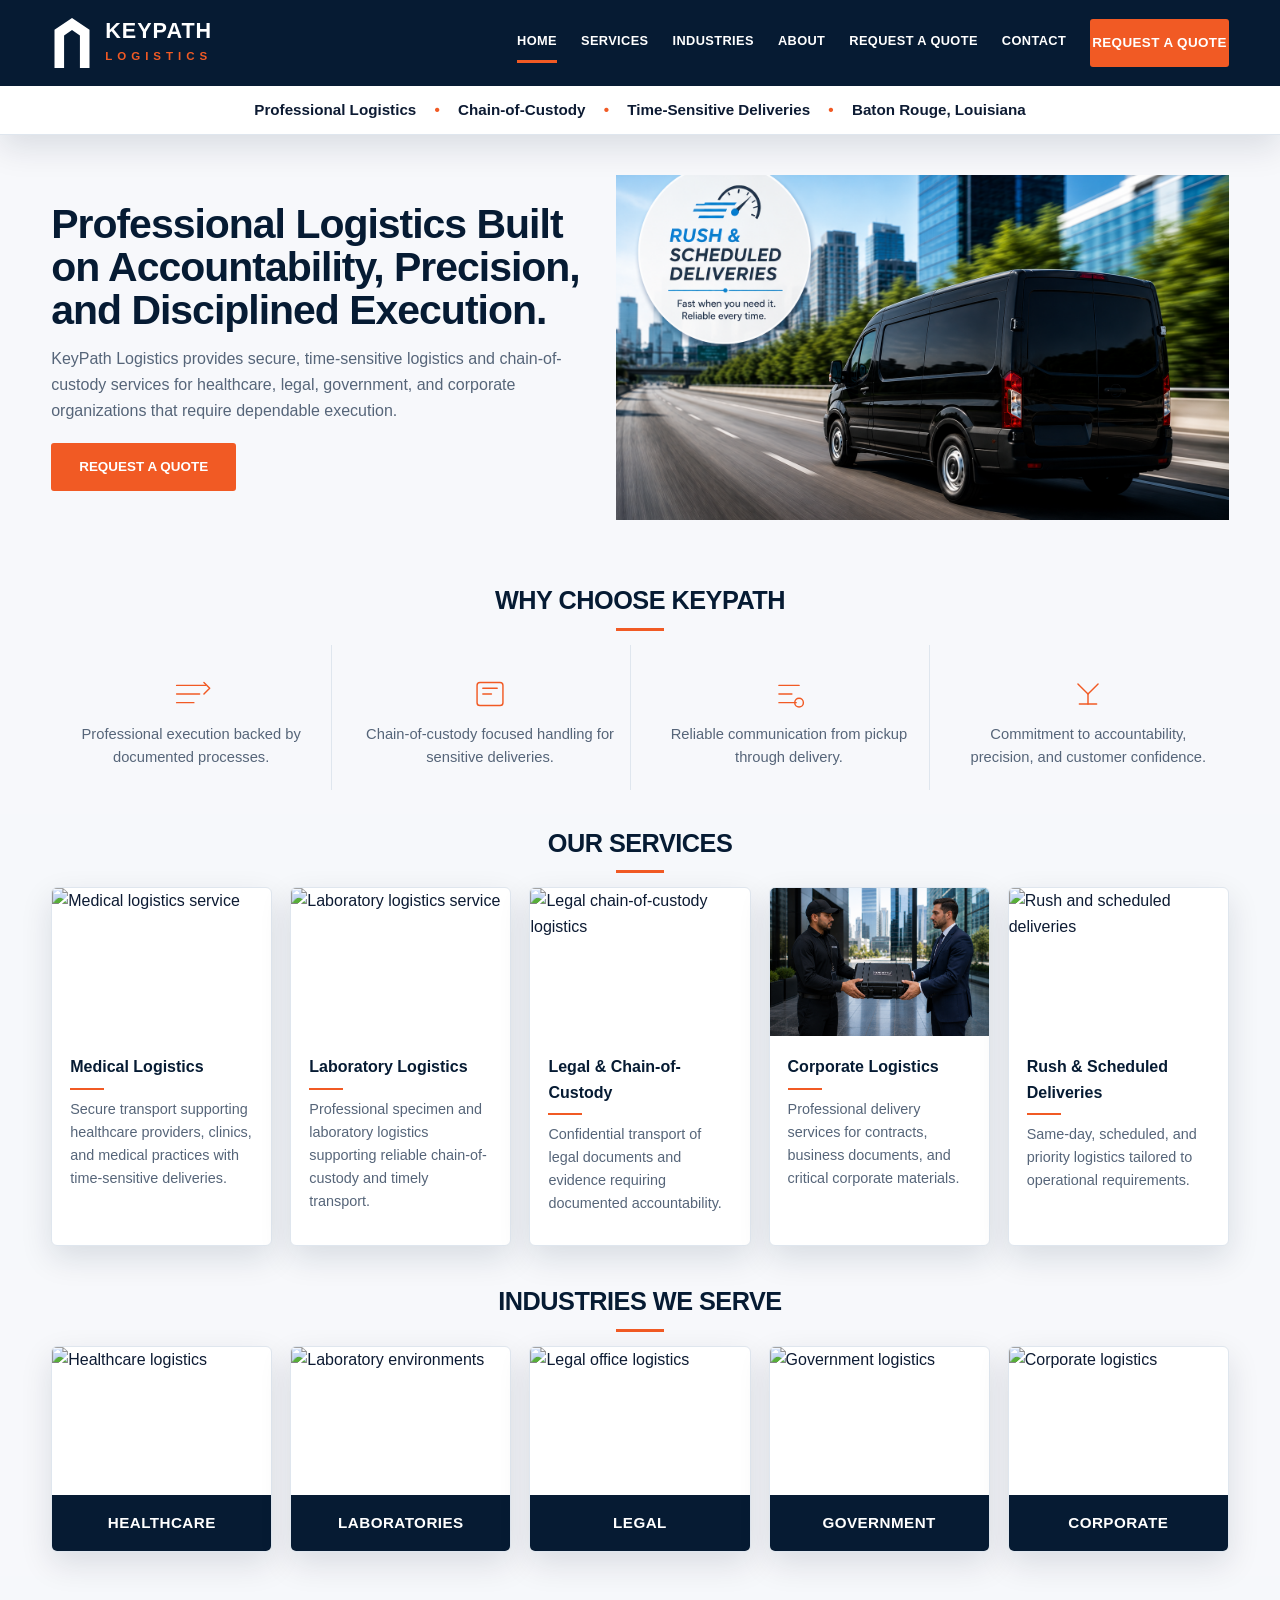
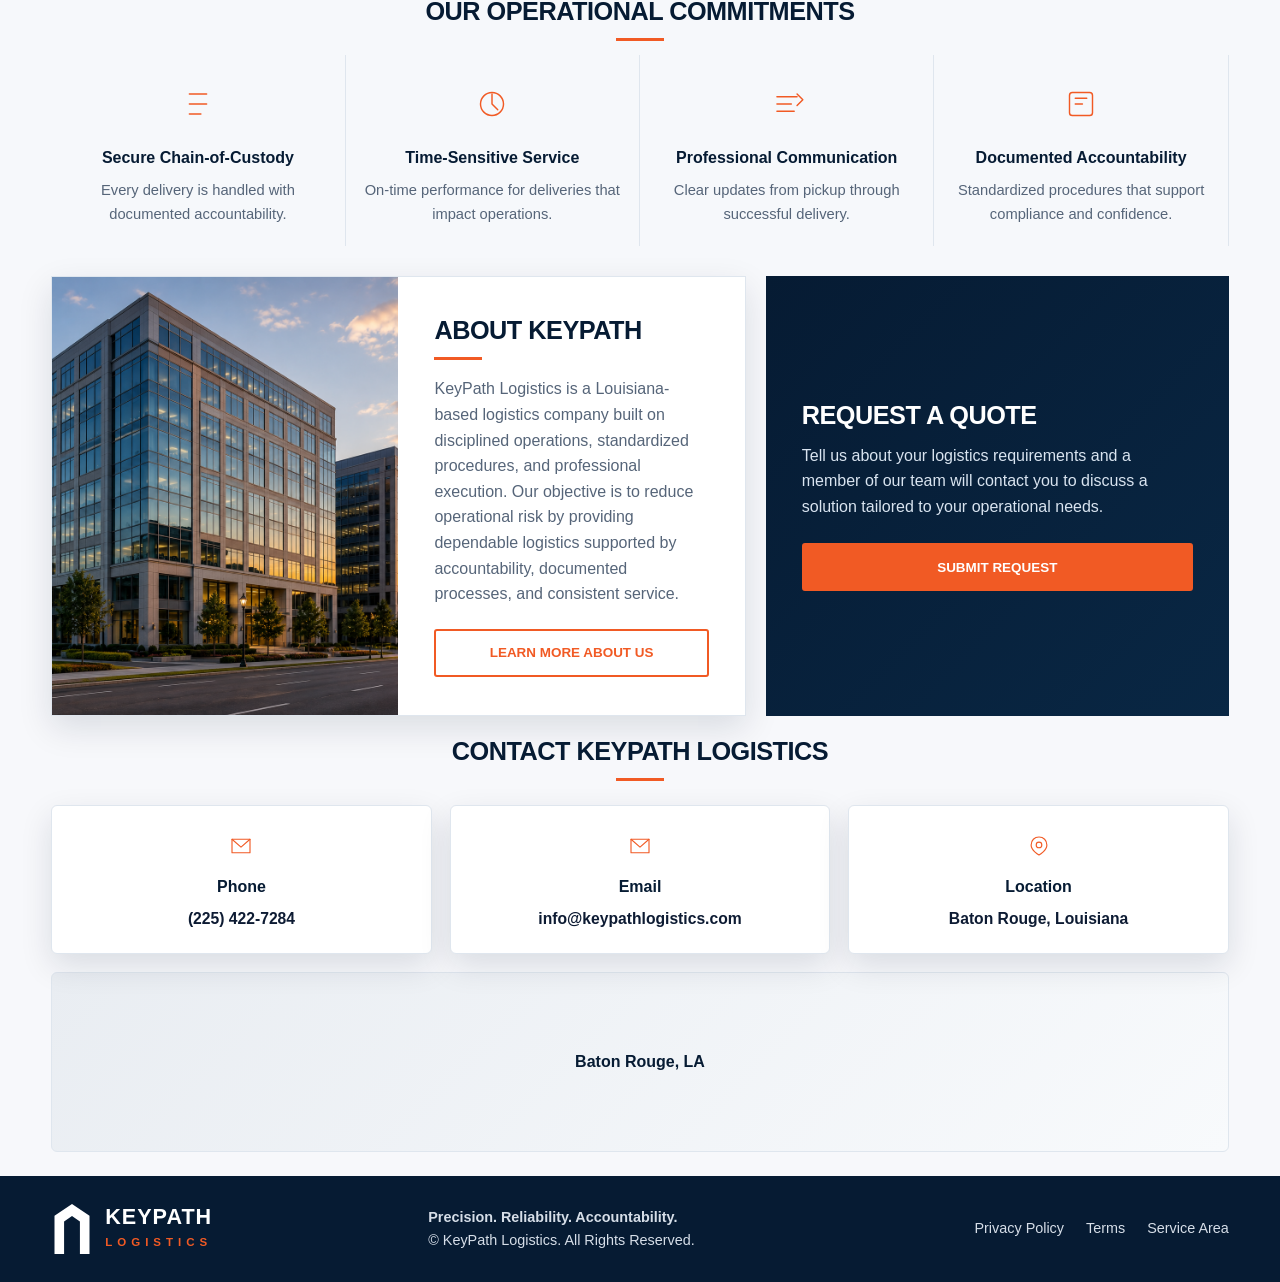
==== commit 328c6b8a: "Complete website image update" ====
--- a/index.html
+++ b/index.html
@@ -1,25 +1,37 @@
 <!doctype html><html lang="en"><head>
 <meta charset="utf-8"><meta name="viewport" content="width=device-width,initial-scale=1">
-<meta name="description" content="KeyPath Logistics provides secure, time-sensitive logistics and chain-of-custody services for healthcare, legal, government, and corporate organizations.">
-<link rel="canonical" href="index.html">
+<meta name="description" content="KeyPath Logistics provides secure, time-sensitive logistics and chain-of-custody services for healthcare, legal, government, and corporate organizations in Baton Rouge.">
+<link rel="canonical" href="https://keypathlogistics.com/">
 <link rel="icon" href="assets/logo/keypath-icon.svg" type="image/svg+xml">
-<title>KeyPath Logistics | Professional Logistics Built on Accountability</title>
-<link rel="stylesheet" href="assets/css/styles.css"></head><body>
+<title>KeyPath Logistics | Secure Logistics in Baton Rouge, Louisiana</title>
+<meta property="og:title" content="KeyPath Logistics | Secure Logistics in Baton Rouge, Louisiana">
+<meta property="og:description" content="KeyPath Logistics provides secure, time-sensitive logistics and chain-of-custody services for healthcare, legal, government, and corporate organizations in Baton Rouge.">
+<meta property="og:type" content="website">
+<meta property="og:url" content="https://keypathlogistics.com/">
+<meta property="og:site_name" content="KeyPath Logistics">
+<meta property="og:image" content="https://keypathlogistics.com/assets/logo/keypath-icon.svg">
+<meta name="twitter:card" content="summary">
+<meta name="twitter:title" content="KeyPath Logistics | Secure Logistics in Baton Rouge, Louisiana">
+<meta name="twitter:description" content="KeyPath Logistics provides secure, time-sensitive logistics and chain-of-custody services for healthcare, legal, government, and corporate organizations in Baton Rouge.">
+<meta name="twitter:url" content="https://keypathlogistics.com/">
+<meta name="twitter:image" content="https://keypathlogistics.com/assets/logo/keypath-icon.svg">
+<link rel="stylesheet" href="assets/css/styles.css"></head>
+<script type="application/ld+json">{"@context":"https://schema.org","@type":"LocalBusiness","name":"KeyPath Logistics","telephone":"(225) 422-7284","email":"info@keypathlogistics.com","url":"https://keypathlogistics.com","address":{"@type":"PostalAddress","addressLocality":"Baton Rouge","addressRegion":"LA","addressCountry":"US"},"areaServed":"Louisiana and surrounding regions","description":"KeyPath Logistics provides secure, time-sensitive logistics and chain-of-custody services for healthcare, legal, government, and corporate organizations."}</script><body>
 <header class="topbar"><div class="container nav"><a class="brand" href="index.html"><img src="assets/logo/keypath-icon.svg" alt="KeyPath Logistics"><span><strong>KEYPATH</strong><small>LOGISTICS</small></span></a><nav class="menu" aria-label="Primary navigation"><a class="active" href="index.html">Home</a><a href="services.html">Services</a><a href="industries.html">Industries</a><a href="about.html">About</a><a href="quote.html">Request a Quote</a><a href="contact.html">Contact</a><a class="btn primary" href="quote.html">Request a Quote</a></nav></div><div class="trust">Professional Logistics <span>•</span> Chain-of-Custody <span>•</span> Time-Sensitive Deliveries <span>•</span> Baton Rouge, Louisiana</div></header>
 <main>
-<section class="hero home"><div class="container"><div class="hero-grid"><div class="hero-copy"><h1>Professional Logistics Built on Accountability, Precision, and Disciplined Execution.</h1><p>KeyPath Logistics provides secure, time-sensitive logistics and chain-of-custody services for healthcare, legal, government, and corporate organizations that require dependable execution.</p><a class="btn primary" href="quote.html">Request a Quote</a></div><div class="hero-media"><img src="assets/images/Hero-home.jpg" alt="KeyPath logistics operations" loading="eager" decoding="async"></div></div></div></section>
+<section class="hero home"><div class="container"><div class="hero-grid"><div class="hero-copy"><h1>Professional Logistics Built on Accountability, Precision, and Disciplined Execution.</h1><p>KeyPath Logistics provides secure, time-sensitive logistics and chain-of-custody services for healthcare, legal, government, and corporate organizations that require dependable execution.</p><a class="btn primary" href="quote.html">Request a Quote</a></div><div class="hero-media"><img src="assets/images/rush-delivery.jpg" alt="Secure rush delivery logistics" loading="eager" decoding="async"></div></div></div></section>
 <section class="section tight home-why"><div class="container"><h2>Why Choose KeyPath</h2><div class="grid four"><div class="icon-card"><div class="icon"><svg viewBox="0 0 64 64" aria-hidden="true"><path d="M12 20h40M12 32h32M12 44h24"/><path d="M50 16l8 8-8 8"/></svg></div><p>Professional execution backed by documented processes.</p></div><div class="icon-card"><div class="icon"><svg viewBox="0 0 64 64" aria-hidden="true"><rect x="14" y="16" width="36" height="32" rx="4"/><path d="M22 24h20M22 32h12"/></svg></div><p>Chain-of-custody focused handling for sensitive deliveries.</p></div><div class="icon-card"><div class="icon"><svg viewBox="0 0 64 64" aria-hidden="true"><path d="M18 20h28"/><path d="M18 32h18"/><path d="M18 44h24"/><circle cx="46" cy="44" r="6"/></svg></div><p>Reliable communication from pickup through delivery.</p></div><div class="icon-card"><div class="icon"><svg viewBox="0 0 64 64" aria-hidden="true"><path d="M18 18l14 14 14-14"/><path d="M32 32v14"/><path d="M20 46h24"/></svg></div><p>Commitment to accountability, precision, and customer confidence.</p></div></div></div></section>
 <section class="section light home-services"><div class="container"><h2>Our Services</h2><div class="grid five services-grid">
 <!-- TODO: Replace with approved local asset --><article class="card"><img src="https://images.unsplash.com/photo-1584515933487-779824d29309?auto=format&amp;fit=crop&amp;w=900&amp;q=80" alt="Medical logistics service" loading="lazy" decoding="async"><div class="card-body"><h3>Medical Logistics</h3><p>Secure transport supporting healthcare providers, clinics, and medical practices with time-sensitive deliveries.</p></div></article>
 <!-- TODO: Replace with approved local asset --><article class="card"><img src="https://images.unsplash.com/photo-1579154204601-01588f351e67?auto=format&amp;fit=crop&amp;w=900&amp;q=80" alt="Laboratory logistics service" loading="lazy" decoding="async"><div class="card-body"><h3>Laboratory Logistics</h3><p>Professional specimen and laboratory logistics supporting reliable chain-of-custody and timely transport.</p></div></article>
 <!-- TODO: Replace with approved local asset --><article class="card"><img src="https://images.unsplash.com/photo-1450101499163-c8848c66ca85?auto=format&amp;fit=crop&amp;w=900&amp;q=80" alt="Legal chain-of-custody logistics" loading="lazy" decoding="async"><div class="card-body"><h3>Legal &amp; Chain-of-Custody</h3><p>Confidential transport of legal documents and evidence requiring documented accountability.</p></div></article>
-<!-- TODO: Replace with approved local asset --><article class="card"><img src="https://images.unsplash.com/photo-1551836022-d5d88e9218df?auto=format&amp;fit=crop&amp;w=900&amp;q=80" alt="Corporate logistics service" loading="lazy" decoding="async"><div class="card-body"><h3>Corporate Logistics</h3><p>Professional delivery services for contracts, business documents, and critical corporate materials.</p></div></article>
+<!-- TODO: Replace with approved local asset --><article class="card"><img src="assets/images/secure-courier.jpg" alt="Secure delivery service support" loading="lazy" decoding="async"><div class="card-body"><h3>Corporate Logistics</h3><p>Professional delivery services for contracts, business documents, and critical corporate materials.</p></div></article>
 <!-- TODO: Replace with approved local asset --><article class="card"><img src="https://images.unsplash.com/photo-1601584115197-04ecc0da31d7?auto=format&amp;fit=crop&amp;w=900&amp;q=80" alt="Rush and scheduled deliveries" loading="lazy" decoding="async"><div class="card-body"><h3>Rush &amp; Scheduled Deliveries</h3><p>Same-day, scheduled, and priority logistics tailored to operational requirements.</p></div></article>
 </div></div></section>
 <section class="section home-industries"><div class="container"><h2>Industries We Serve</h2><div class="grid five industries-grid">
 <!-- TODO: Replace with approved local asset --><article class="card dark-title"><img src="https://images.unsplash.com/photo-1519494026892-80bbd2d6fd0d?auto=format&amp;fit=crop&amp;w=900&amp;q=80" alt="Healthcare logistics" loading="lazy" decoding="async"><h3>Healthcare</h3></article><!-- TODO: Replace with approved local asset --><article class="card dark-title"><img src="https://images.unsplash.com/photo-1581093588401-fbb62a02f120?auto=format&amp;fit=crop&amp;w=900&amp;q=80" alt="Laboratory environments" loading="lazy" decoding="async"><h3>Laboratories</h3></article><!-- TODO: Replace with approved local asset --><article class="card dark-title"><img src="https://images.unsplash.com/photo-1589829545856-d10d557cf95f?auto=format&amp;fit=crop&amp;w=900&amp;q=80" alt="Legal office logistics" loading="lazy" decoding="async"><h3>Legal</h3></article><!-- TODO: Replace with approved local asset --><article class="card dark-title"><img src="https://images.unsplash.com/photo-1529107386315-e1a2ed48a620?auto=format&amp;fit=crop&amp;w=900&amp;q=80" alt="Government logistics" loading="lazy" decoding="async"><h3>Government</h3></article><!-- TODO: Replace with approved local asset --><article class="card dark-title"><img src="https://images.unsplash.com/photo-1486406146926-c627a92ad1ab?auto=format&amp;fit=crop&amp;w=900&amp;q=80" alt="Corporate logistics" loading="lazy" decoding="async"><h3>Corporate</h3></article>
 </div></div></section>
 <section class="section tight light home-commitments"><div class="container"><h2>Our Operational Commitments</h2><div class="commit"><div class="icon-card"><div class="icon"><svg viewBox="0 0 64 64" aria-hidden="true"><path d="M20 18h24"/><path d="M20 32h24"/><path d="M20 46h16"/></svg></div><h3>Secure Chain-of-Custody</h3><p>Every delivery is handled with documented accountability.</p></div><div class="icon-card"><div class="icon"><svg viewBox="0 0 64 64" aria-hidden="true"><circle cx="32" cy="32" r="16"/><path d="M32 18v14l8 8"/></svg></div><h3>Time-Sensitive Service</h3><p>On-time performance for deliveries that impact operations.</p></div><div class="icon-card"><div class="icon"><svg viewBox="0 0 64 64" aria-hidden="true"><path d="M18 22h28"/><path d="M18 32h20"/><path d="M18 42h24"/><path d="M46 18l8 8-8 8"/></svg></div><h3>Professional Communication</h3><p>Clear updates from pickup through successful delivery.</p></div><div class="icon-card"><div class="icon"><svg viewBox="0 0 64 64" aria-hidden="true"><rect x="16" y="16" width="32" height="32" rx="4"/><path d="M24 24h16M24 32h10"/></svg></div><h3>Documented Accountability</h3><p>Standardized procedures that support compliance and confidence.</p></div></div></div></section>
-<section class="about-quote"><div class="container about-quote-grid"><div class="about-panel"><div class="about-visual"><img src="assets/images/Hero-contact.jpg" alt="KeyPath logistics support" loading="lazy" decoding="async"></div><div class="about-copy"><h2>About KeyPath</h2><p>KeyPath Logistics is a Louisiana-based logistics company built on disciplined operations, standardized procedures, and professional execution. Our objective is to reduce operational risk by providing dependable logistics supported by accountability, documented processes, and consistent service.</p><a class="btn outline" href="about.html">Learn More About Us</a></div></div><div class="quote-panel"><h2>Request a Quote</h2><p>Tell us about your logistics requirements and a member of our team will contact you to discuss a solution tailored to your operational needs.</p><a class="btn primary" href="quote.html">Submit Request</a></div></div></section>
+<section class="about-quote"><div class="container about-quote-grid"><div class="about-panel"><div class="about-visual"><img src="assets/images/about-office-building.jpg" alt="About KeyPath logistics credibility" loading="lazy" decoding="async"></div><div class="about-copy"><h2>About KeyPath</h2><p>KeyPath Logistics is a Louisiana-based logistics company built on disciplined operations, standardized procedures, and professional execution. Our objective is to reduce operational risk by providing dependable logistics supported by accountability, documented processes, and consistent service.</p><a class="btn outline" href="about.html">Learn More About Us</a></div></div><div class="quote-panel"><h2>Request a Quote</h2><p>Tell us about your logistics requirements and a member of our team will contact you to discuss a solution tailored to your operational needs.</p><a class="btn primary" href="quote.html">Submit Request</a></div></div></section>
 <section class="section tight contact-section"><div class="container"><h2>Contact KeyPath Logistics</h2><div class="contact-cards"><div class="contact-card"><div class="icon"><svg viewBox="0 0 64 64" aria-hidden="true"><path d="M16 20h32v24H16z"/><path d="M16 20l16 14 16-14"/></svg></div><h3>Phone</h3><p>(225) 422-7284</p></div><div class="contact-card"><div class="icon"><svg viewBox="0 0 64 64" aria-hidden="true"><path d="M16 20h32v24H16z"/><path d="M16 20l16 14 16-14"/></svg></div><h3>Email</h3><p>info@keypathlogistics.com</p></div><div class="contact-card"><div class="icon"><svg viewBox="0 0 64 64" aria-hidden="true"><path d="M32 16c-8 0-14 6-14 14 0 10 14 18 14 18s14-8 14-18c0-8-6-14-14-14z"/><circle cx="32" cy="30" r="5"/></svg></div><h3>Location</h3><p>Baton Rouge, Louisiana</p></div></div><div class="map">Baton Rouge, LA</div></div></section>
 </main><footer class="footer"><div class="container footer-grid"><a class="brand" href="index.html"><img src="assets/logo/keypath-icon.svg" alt="KeyPath Logistics"><span><strong>KEYPATH</strong><small>LOGISTICS</small></span></a><p><strong>Precision. Reliability. Accountability.</strong><br>© KeyPath Logistics. All Rights Reserved.</p><div class="footer-links"><span>Privacy Policy</span><span>Terms</span><span>Service Area</span></div></div></footer><script src="assets/js/main.js"></script></body></html>
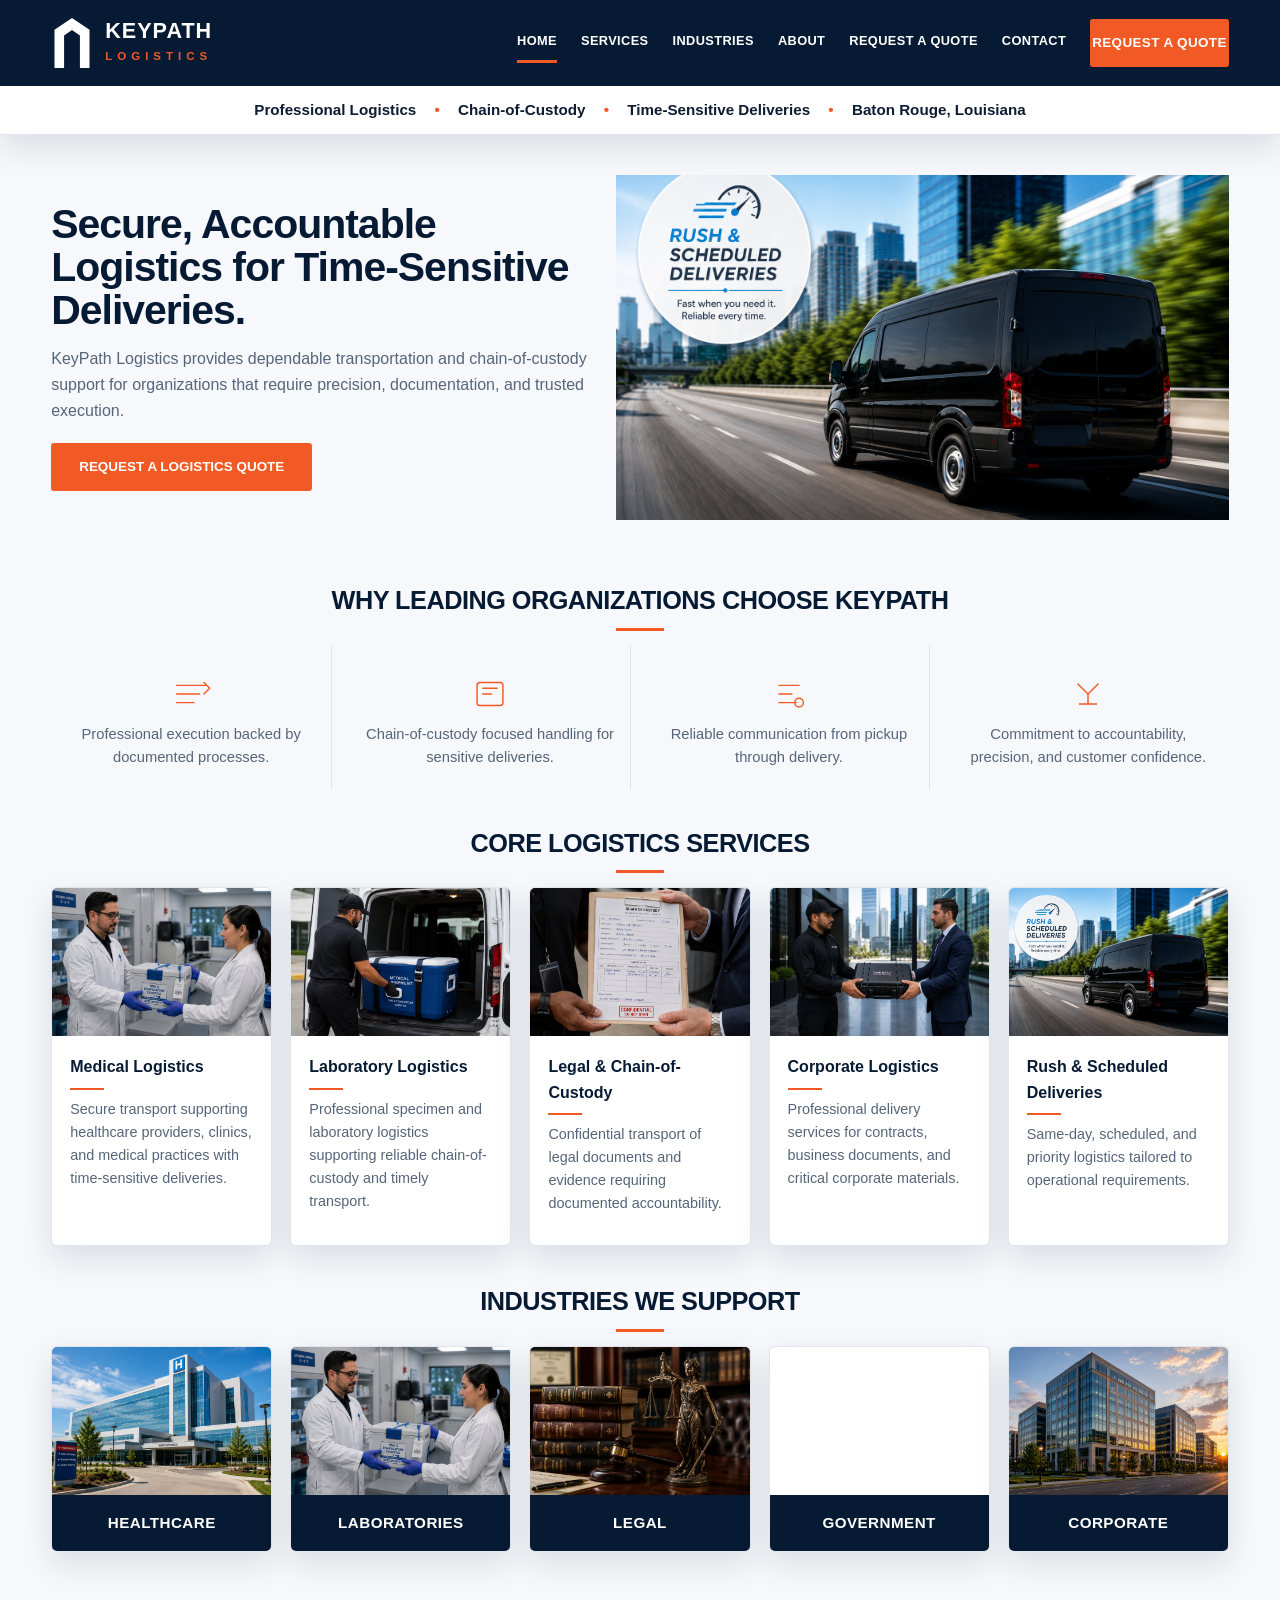
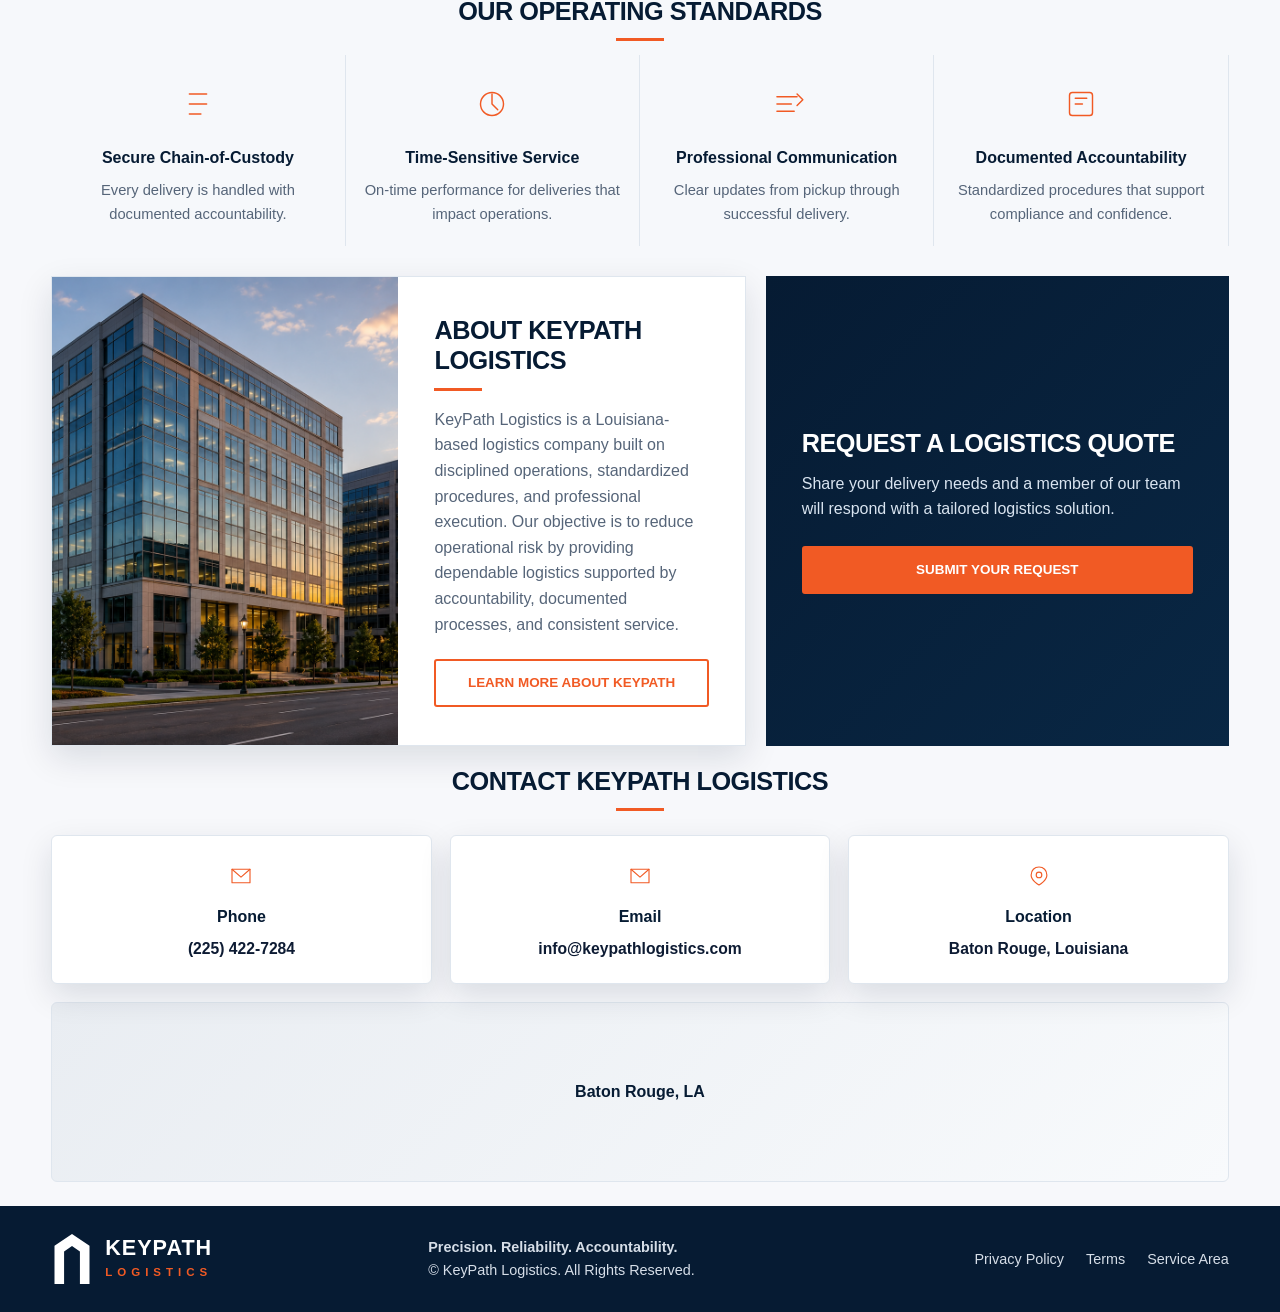
==== commit 784589e8: "Complete custom image updates" ====
--- a/index.html
+++ b/index.html
@@ -1,37 +1,38 @@
 <!doctype html><html lang="en"><head>
 <meta charset="utf-8"><meta name="viewport" content="width=device-width,initial-scale=1">
-<meta name="description" content="KeyPath Logistics provides secure, time-sensitive logistics and chain-of-custody services for healthcare, legal, government, and corporate organizations in Baton Rouge.">
+<meta name="description" content="KeyPath Logistics provides secure, accountable logistics and chain-of-custody services for healthcare, legal, government, and corporate organizations in Baton Rouge, Louisiana.">
+<meta name="robots" content="index, follow">
 <link rel="canonical" href="https://keypathlogistics.com/">
 <link rel="icon" href="assets/logo/keypath-icon.svg" type="image/svg+xml">
-<title>KeyPath Logistics | Secure Logistics in Baton Rouge, Louisiana</title>
-<meta property="og:title" content="KeyPath Logistics | Secure Logistics in Baton Rouge, Louisiana">
-<meta property="og:description" content="KeyPath Logistics provides secure, time-sensitive logistics and chain-of-custody services for healthcare, legal, government, and corporate organizations in Baton Rouge.">
+<title>KeyPath Logistics | Secure, Accountable Logistics in Baton Rouge</title>
+<meta property="og:title" content="KeyPath Logistics | Secure, Accountable Logistics in Baton Rouge">
+<meta property="og:description" content="KeyPath Logistics provides secure, accountable logistics and chain-of-custody services for healthcare, legal, government, and corporate organizations in Baton Rouge.">
 <meta property="og:type" content="website">
 <meta property="og:url" content="https://keypathlogistics.com/">
 <meta property="og:site_name" content="KeyPath Logistics">
 <meta property="og:image" content="https://keypathlogistics.com/assets/logo/keypath-icon.svg">
 <meta name="twitter:card" content="summary">
-<meta name="twitter:title" content="KeyPath Logistics | Secure Logistics in Baton Rouge, Louisiana">
-<meta name="twitter:description" content="KeyPath Logistics provides secure, time-sensitive logistics and chain-of-custody services for healthcare, legal, government, and corporate organizations in Baton Rouge.">
+<meta name="twitter:title" content="KeyPath Logistics | Secure, Accountable Logistics in Baton Rouge">
+<meta name="twitter:description" content="KeyPath Logistics provides secure, accountable logistics and chain-of-custody services for healthcare, legal, government, and corporate organizations in Baton Rouge.">
 <meta name="twitter:url" content="https://keypathlogistics.com/">
 <meta name="twitter:image" content="https://keypathlogistics.com/assets/logo/keypath-icon.svg">
 <link rel="stylesheet" href="assets/css/styles.css"></head>
-<script type="application/ld+json">{"@context":"https://schema.org","@type":"LocalBusiness","name":"KeyPath Logistics","telephone":"(225) 422-7284","email":"info@keypathlogistics.com","url":"https://keypathlogistics.com","address":{"@type":"PostalAddress","addressLocality":"Baton Rouge","addressRegion":"LA","addressCountry":"US"},"areaServed":"Louisiana and surrounding regions","description":"KeyPath Logistics provides secure, time-sensitive logistics and chain-of-custody services for healthcare, legal, government, and corporate organizations."}</script><body>
+<script type="application/ld+json">{"@context":"https://schema.org","@type":"LocalBusiness","name":"KeyPath Logistics","telephone":"(225) 422-7284","email":"info@keypathlogistics.com","url":"https://keypathlogistics.com","address":{"@type":"PostalAddress","addressLocality":"Baton Rouge","addressRegion":"LA","addressCountry":"US"},"areaServed":"Louisiana and surrounding regions","description":"KeyPath Logistics provides secure, accountable logistics and chain-of-custody services for healthcare, legal, government, and corporate organizations."}</script><body>
 <header class="topbar"><div class="container nav"><a class="brand" href="index.html"><img src="assets/logo/keypath-icon.svg" alt="KeyPath Logistics"><span><strong>KEYPATH</strong><small>LOGISTICS</small></span></a><nav class="menu" aria-label="Primary navigation"><a class="active" href="index.html">Home</a><a href="services.html">Services</a><a href="industries.html">Industries</a><a href="about.html">About</a><a href="quote.html">Request a Quote</a><a href="contact.html">Contact</a><a class="btn primary" href="quote.html">Request a Quote</a></nav></div><div class="trust">Professional Logistics <span>•</span> Chain-of-Custody <span>•</span> Time-Sensitive Deliveries <span>•</span> Baton Rouge, Louisiana</div></header>
 <main>
-<section class="hero home"><div class="container"><div class="hero-grid"><div class="hero-copy"><h1>Professional Logistics Built on Accountability, Precision, and Disciplined Execution.</h1><p>KeyPath Logistics provides secure, time-sensitive logistics and chain-of-custody services for healthcare, legal, government, and corporate organizations that require dependable execution.</p><a class="btn primary" href="quote.html">Request a Quote</a></div><div class="hero-media"><img src="assets/images/rush-delivery.jpg" alt="Secure rush delivery logistics" loading="eager" decoding="async"></div></div></div></section>
-<section class="section tight home-why"><div class="container"><h2>Why Choose KeyPath</h2><div class="grid four"><div class="icon-card"><div class="icon"><svg viewBox="0 0 64 64" aria-hidden="true"><path d="M12 20h40M12 32h32M12 44h24"/><path d="M50 16l8 8-8 8"/></svg></div><p>Professional execution backed by documented processes.</p></div><div class="icon-card"><div class="icon"><svg viewBox="0 0 64 64" aria-hidden="true"><rect x="14" y="16" width="36" height="32" rx="4"/><path d="M22 24h20M22 32h12"/></svg></div><p>Chain-of-custody focused handling for sensitive deliveries.</p></div><div class="icon-card"><div class="icon"><svg viewBox="0 0 64 64" aria-hidden="true"><path d="M18 20h28"/><path d="M18 32h18"/><path d="M18 44h24"/><circle cx="46" cy="44" r="6"/></svg></div><p>Reliable communication from pickup through delivery.</p></div><div class="icon-card"><div class="icon"><svg viewBox="0 0 64 64" aria-hidden="true"><path d="M18 18l14 14 14-14"/><path d="M32 32v14"/><path d="M20 46h24"/></svg></div><p>Commitment to accountability, precision, and customer confidence.</p></div></div></div></section>
-<section class="section light home-services"><div class="container"><h2>Our Services</h2><div class="grid five services-grid">
-<!-- TODO: Replace with approved local asset --><article class="card"><img src="https://images.unsplash.com/photo-1584515933487-779824d29309?auto=format&amp;fit=crop&amp;w=900&amp;q=80" alt="Medical logistics service" loading="lazy" decoding="async"><div class="card-body"><h3>Medical Logistics</h3><p>Secure transport supporting healthcare providers, clinics, and medical practices with time-sensitive deliveries.</p></div></article>
-<!-- TODO: Replace with approved local asset --><article class="card"><img src="https://images.unsplash.com/photo-1579154204601-01588f351e67?auto=format&amp;fit=crop&amp;w=900&amp;q=80" alt="Laboratory logistics service" loading="lazy" decoding="async"><div class="card-body"><h3>Laboratory Logistics</h3><p>Professional specimen and laboratory logistics supporting reliable chain-of-custody and timely transport.</p></div></article>
-<!-- TODO: Replace with approved local asset --><article class="card"><img src="https://images.unsplash.com/photo-1450101499163-c8848c66ca85?auto=format&amp;fit=crop&amp;w=900&amp;q=80" alt="Legal chain-of-custody logistics" loading="lazy" decoding="async"><div class="card-body"><h3>Legal &amp; Chain-of-Custody</h3><p>Confidential transport of legal documents and evidence requiring documented accountability.</p></div></article>
-<!-- TODO: Replace with approved local asset --><article class="card"><img src="assets/images/secure-courier.jpg" alt="Secure delivery service support" loading="lazy" decoding="async"><div class="card-body"><h3>Corporate Logistics</h3><p>Professional delivery services for contracts, business documents, and critical corporate materials.</p></div></article>
-<!-- TODO: Replace with approved local asset --><article class="card"><img src="https://images.unsplash.com/photo-1601584115197-04ecc0da31d7?auto=format&amp;fit=crop&amp;w=900&amp;q=80" alt="Rush and scheduled deliveries" loading="lazy" decoding="async"><div class="card-body"><h3>Rush &amp; Scheduled Deliveries</h3><p>Same-day, scheduled, and priority logistics tailored to operational requirements.</p></div></article>
+<section class="hero home"><div class="container"><div class="hero-grid"><div class="hero-copy"><h1>Secure, Accountable Logistics for Time-Sensitive Deliveries.</h1><p>KeyPath Logistics provides dependable transportation and chain-of-custody support for organizations that require precision, documentation, and trusted execution.</p><a class="btn primary" href="quote.html">Request a Logistics Quote</a></div><div class="hero-media"><img src="assets/images/rush-delivery.jpg" alt="Secure logistics support for time-sensitive deliveries" loading="eager" decoding="async"></div></div></div></section>
+<section class="section tight home-why"><div class="container"><h2>Why Leading Organizations Choose KeyPath</h2><div class="grid four"><div class="icon-card"><div class="icon"><svg viewBox="0 0 64 64" aria-hidden="true"><path d="M12 20h40M12 32h32M12 44h24"/><path d="M50 16l8 8-8 8"/></svg></div><p>Professional execution backed by documented processes.</p></div><div class="icon-card"><div class="icon"><svg viewBox="0 0 64 64" aria-hidden="true"><rect x="14" y="16" width="36" height="32" rx="4"/><path d="M22 24h20M22 32h12"/></svg></div><p>Chain-of-custody focused handling for sensitive deliveries.</p></div><div class="icon-card"><div class="icon"><svg viewBox="0 0 64 64" aria-hidden="true"><path d="M18 20h28"/><path d="M18 32h18"/><path d="M18 44h24"/><circle cx="46" cy="44" r="6"/></svg></div><p>Reliable communication from pickup through delivery.</p></div><div class="icon-card"><div class="icon"><svg viewBox="0 0 64 64" aria-hidden="true"><path d="M18 18l14 14 14-14"/><path d="M32 32v14"/><path d="M20 46h24"/></svg></div><p>Commitment to accountability, precision, and customer confidence.</p></div></div></div></section>
+<section class="section light home-services"><div class="container"><h2>Core Logistics Services</h2><div class="grid five services-grid">
+<article class="card"><img src="assets/images/medical-specimen-transfer.jpg" alt="Medical logistics support for healthcare providers" loading="lazy" decoding="async"><div class="card-body"><h3>Medical Logistics</h3><p>Secure transport supporting healthcare providers, clinics, and medical practices with time-sensitive deliveries.</p></div></article>
+<article class="card"><img src="assets/images/temperature-controlled-delivery.jpg" alt="Laboratory logistics handling and specimen transport" loading="lazy" decoding="async"><div class="card-body"><h3>Laboratory Logistics</h3><p>Professional specimen and laboratory logistics supporting reliable chain-of-custody and timely transport.</p></div></article>
+<article class="card"><img src="assets/images/chain-of-custody.jpg" alt="Legal and chain-of-custody logistics support" loading="lazy" decoding="async"><div class="card-body"><h3>Legal &amp; Chain-of-Custody</h3><p>Confidential transport of legal documents and evidence requiring documented accountability.</p></div></article>
+<!-- TODO: Replace with approved local asset --><article class="card"><img src="assets/images/secure-courier.jpg" alt="Secure courier support for corporate deliveries" loading="lazy" decoding="async"><div class="card-body"><h3>Corporate Logistics</h3><p>Professional delivery services for contracts, business documents, and critical corporate materials.</p></div></article>
+<article class="card"><img src="assets/images/rush-delivery.jpg" alt="Rush and scheduled logistics delivery support" loading="lazy" decoding="async"><div class="card-body"><h3>Rush &amp; Scheduled Deliveries</h3><p>Same-day, scheduled, and priority logistics tailored to operational requirements.</p></div></article>
 </div></div></section>
-<section class="section home-industries"><div class="container"><h2>Industries We Serve</h2><div class="grid five industries-grid">
-<!-- TODO: Replace with approved local asset --><article class="card dark-title"><img src="https://images.unsplash.com/photo-1519494026892-80bbd2d6fd0d?auto=format&amp;fit=crop&amp;w=900&amp;q=80" alt="Healthcare logistics" loading="lazy" decoding="async"><h3>Healthcare</h3></article><!-- TODO: Replace with approved local asset --><article class="card dark-title"><img src="https://images.unsplash.com/photo-1581093588401-fbb62a02f120?auto=format&amp;fit=crop&amp;w=900&amp;q=80" alt="Laboratory environments" loading="lazy" decoding="async"><h3>Laboratories</h3></article><!-- TODO: Replace with approved local asset --><article class="card dark-title"><img src="https://images.unsplash.com/photo-1589829545856-d10d557cf95f?auto=format&amp;fit=crop&amp;w=900&amp;q=80" alt="Legal office logistics" loading="lazy" decoding="async"><h3>Legal</h3></article><!-- TODO: Replace with approved local asset --><article class="card dark-title"><img src="https://images.unsplash.com/photo-1529107386315-e1a2ed48a620?auto=format&amp;fit=crop&amp;w=900&amp;q=80" alt="Government logistics" loading="lazy" decoding="async"><h3>Government</h3></article><!-- TODO: Replace with approved local asset --><article class="card dark-title"><img src="https://images.unsplash.com/photo-1486406146926-c627a92ad1ab?auto=format&amp;fit=crop&amp;w=900&amp;q=80" alt="Corporate logistics" loading="lazy" decoding="async"><h3>Corporate</h3></article>
+<section class="section home-industries"><div class="container"><h2>Industries We Support</h2><div class="grid five industries-grid">
+<article class="card dark-title"><img src="assets/images/healthcare-hospital.jpg" alt="Healthcare logistics" loading="lazy" decoding="async"><h3>Healthcare</h3></article><article class="card dark-title"><img src="assets/images/medical-specimen-transfer.jpg" alt="Laboratory logistics" loading="lazy" decoding="async"><h3>Laboratories</h3></article><article class="card dark-title"><img src="assets/images/legal-courier.jpg" alt="Legal office logistics" loading="lazy" decoding="async"><h3>Legal</h3></article><article class="card dark-title"><img src="assets/images/government-courier.jpg" alt="Government logistics" loading="lazy" decoding="async"><h3>Government</h3></article><article class="card dark-title"><img src="assets/images/about-office-building.jpg" alt="Corporate logistics" loading="lazy" decoding="async"><h3>Corporate</h3></article>
 </div></div></section>
-<section class="section tight light home-commitments"><div class="container"><h2>Our Operational Commitments</h2><div class="commit"><div class="icon-card"><div class="icon"><svg viewBox="0 0 64 64" aria-hidden="true"><path d="M20 18h24"/><path d="M20 32h24"/><path d="M20 46h16"/></svg></div><h3>Secure Chain-of-Custody</h3><p>Every delivery is handled with documented accountability.</p></div><div class="icon-card"><div class="icon"><svg viewBox="0 0 64 64" aria-hidden="true"><circle cx="32" cy="32" r="16"/><path d="M32 18v14l8 8"/></svg></div><h3>Time-Sensitive Service</h3><p>On-time performance for deliveries that impact operations.</p></div><div class="icon-card"><div class="icon"><svg viewBox="0 0 64 64" aria-hidden="true"><path d="M18 22h28"/><path d="M18 32h20"/><path d="M18 42h24"/><path d="M46 18l8 8-8 8"/></svg></div><h3>Professional Communication</h3><p>Clear updates from pickup through successful delivery.</p></div><div class="icon-card"><div class="icon"><svg viewBox="0 0 64 64" aria-hidden="true"><rect x="16" y="16" width="32" height="32" rx="4"/><path d="M24 24h16M24 32h10"/></svg></div><h3>Documented Accountability</h3><p>Standardized procedures that support compliance and confidence.</p></div></div></div></section>
-<section class="about-quote"><div class="container about-quote-grid"><div class="about-panel"><div class="about-visual"><img src="assets/images/about-office-building.jpg" alt="About KeyPath logistics credibility" loading="lazy" decoding="async"></div><div class="about-copy"><h2>About KeyPath</h2><p>KeyPath Logistics is a Louisiana-based logistics company built on disciplined operations, standardized procedures, and professional execution. Our objective is to reduce operational risk by providing dependable logistics supported by accountability, documented processes, and consistent service.</p><a class="btn outline" href="about.html">Learn More About Us</a></div></div><div class="quote-panel"><h2>Request a Quote</h2><p>Tell us about your logistics requirements and a member of our team will contact you to discuss a solution tailored to your operational needs.</p><a class="btn primary" href="quote.html">Submit Request</a></div></div></section>
+<section class="section tight light home-commitments"><div class="container"><h2>Our Operating Standards</h2><div class="commit"><div class="icon-card"><div class="icon"><svg viewBox="0 0 64 64" aria-hidden="true"><path d="M20 18h24"/><path d="M20 32h24"/><path d="M20 46h16"/></svg></div><h3>Secure Chain-of-Custody</h3><p>Every delivery is handled with documented accountability.</p></div><div class="icon-card"><div class="icon"><svg viewBox="0 0 64 64" aria-hidden="true"><circle cx="32" cy="32" r="16"/><path d="M32 18v14l8 8"/></svg></div><h3>Time-Sensitive Service</h3><p>On-time performance for deliveries that impact operations.</p></div><div class="icon-card"><div class="icon"><svg viewBox="0 0 64 64" aria-hidden="true"><path d="M18 22h28"/><path d="M18 32h20"/><path d="M18 42h24"/><path d="M46 18l8 8-8 8"/></svg></div><h3>Professional Communication</h3><p>Clear updates from pickup through successful delivery.</p></div><div class="icon-card"><div class="icon"><svg viewBox="0 0 64 64" aria-hidden="true"><rect x="16" y="16" width="32" height="32" rx="4"/><path d="M24 24h16M24 32h10"/></svg></div><h3>Documented Accountability</h3><p>Standardized procedures that support compliance and confidence.</p></div></div></div></section>
+<section class="about-quote"><div class="container about-quote-grid"><div class="about-panel"><div class="about-visual"><img src="assets/images/about-office-building.jpg" alt="Professional logistics operations and client confidence" loading="lazy" decoding="async"></div><div class="about-copy"><h2>About KeyPath Logistics</h2><p>KeyPath Logistics is a Louisiana-based logistics company built on disciplined operations, standardized procedures, and professional execution. Our objective is to reduce operational risk by providing dependable logistics supported by accountability, documented processes, and consistent service.</p><a class="btn outline" href="about.html">Learn More About KeyPath</a></div></div><div class="quote-panel"><h2>Request a Logistics Quote</h2><p>Share your delivery needs and a member of our team will respond with a tailored logistics solution.</p><a class="btn primary" href="quote.html">Submit Your Request</a></div></div></section>
 <section class="section tight contact-section"><div class="container"><h2>Contact KeyPath Logistics</h2><div class="contact-cards"><div class="contact-card"><div class="icon"><svg viewBox="0 0 64 64" aria-hidden="true"><path d="M16 20h32v24H16z"/><path d="M16 20l16 14 16-14"/></svg></div><h3>Phone</h3><p>(225) 422-7284</p></div><div class="contact-card"><div class="icon"><svg viewBox="0 0 64 64" aria-hidden="true"><path d="M16 20h32v24H16z"/><path d="M16 20l16 14 16-14"/></svg></div><h3>Email</h3><p>info@keypathlogistics.com</p></div><div class="contact-card"><div class="icon"><svg viewBox="0 0 64 64" aria-hidden="true"><path d="M32 16c-8 0-14 6-14 14 0 10 14 18 14 18s14-8 14-18c0-8-6-14-14-14z"/><circle cx="32" cy="30" r="5"/></svg></div><h3>Location</h3><p>Baton Rouge, Louisiana</p></div></div><div class="map">Baton Rouge, LA</div></div></section>
 </main><footer class="footer"><div class="container footer-grid"><a class="brand" href="index.html"><img src="assets/logo/keypath-icon.svg" alt="KeyPath Logistics"><span><strong>KEYPATH</strong><small>LOGISTICS</small></span></a><p><strong>Precision. Reliability. Accountability.</strong><br>© KeyPath Logistics. All Rights Reserved.</p><div class="footer-links"><span>Privacy Policy</span><span>Terms</span><span>Service Area</span></div></div></footer><script src="assets/js/main.js"></script></body></html>
